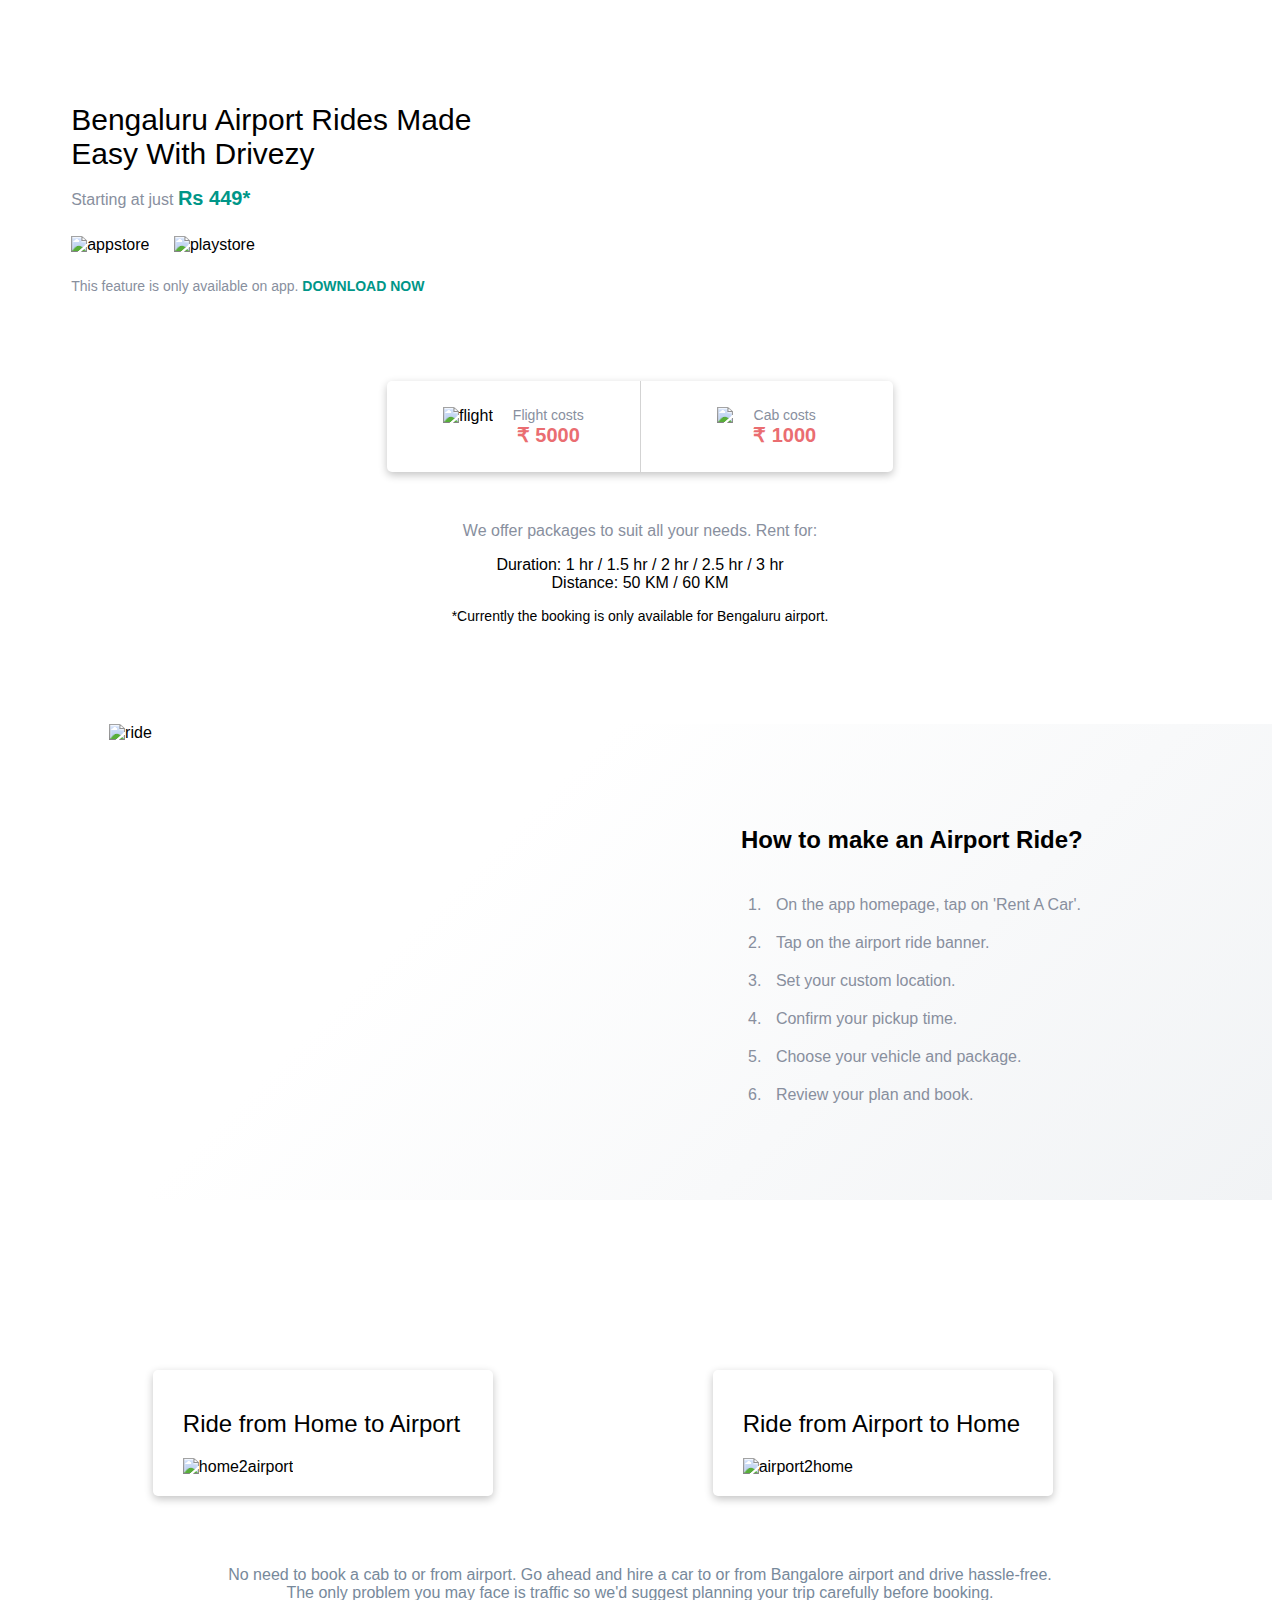
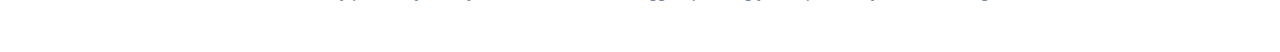
==== airport_rides/airportRide.html @ 851f9e6a "Know more pages" ====
<!DOCTYPE html>
<html lang="en">
  <head>
    <meta charset="UTF-8" />
    <meta http-equiv="X-UA-Compatible" content="IE=edge" />
    <meta name="viewport" content="width=device-width, initial-scale=1.0" />
    <title>Self Drive Car, Scooter & Bike Rentals in Bangalore | Drivezy</title>
    <link
      rel="icon"
      type="image/x-icon"
      href="https://drivezy.com/favicon.ico"
    />
    <link rel="stylesheet" href="airportRide.css" />
    <script
      src="https://kit.fontawesome.com/7a37b61242.js"
      crossorigin="anonymous"
    ></script>
  </head>
  <body>
    <div class="main_div">
      <div class="airport_head">
        <div class="con_left">
          <div class="header">
            Bengaluru Airport Rides Made
            <br />
            Easy With Drivezy
          </div>
          <p>Starting at just <span class="spcost">Rs 449*</span></p>
          <div>
            <img
              onclick="appStore()"
              src="https://drivezy.com/static/media/get%20on%20app%20store.c7f9ea6c.svg"
              alt="appstore"
            />

            <img
              onclick="playStore()"
              src="https://drivezy.com/static/media/get%20on%20google%20play.6cc30096.svg"
              alt="playstore"
            />
          </div>
          <p>
            This feature is only available on app. <span>DOWNLOAD NOW</span>
          </p>
        </div>
        <div id="con_right">
          <img
            src="https://drivezy.com/static/media/airport%201.d8077d7f.png"
            alt=""
          />
        </div>
      </div>
      <div class="container_cost">
        <div class="top">
          <div class="con_top">
            <div class="div_image">
              <img
                src="https://drivezy.com/static/media/plane.279a2ab5.svg"
                alt="flight"
              />
            </div>
            <div>
              <p>Flight costs</p>
              <p class="p_cost">₹ 5000</p>
            </div>
          </div>

          <div class="con_top">
            <div class="div_image">
              <img src="https://drivezy.com/static/media/car.89be181c.svg" />
            </div>
            <div>
              <p>Cab costs</p>
              <p class="p_cost">₹ 1000</p>
            </div>
          </div>
        </div>
        <div class="bottom">
          <p>We offer packages to suit all your needs. Rent for:</p>
          <p>
            Duration: 1 hr / 1.5 hr / 2 hr / 2.5 hr / 3 hr
            <br />
            Distance: 50 KM / 60 KM
          </p>
          <p>*Currently the booking is only available for Bengaluru airport.</p>
        </div>
      </div>
      <div class="container_ride">
        <div class="container">
          <div class="left">
            <img
              src="https://jtride-data.s3.ap-south-1.amazonaws.com/uploads/1542086190_mockupillustration-01.png"
              alt="ride"
            />
          </div>
          <div class="right">
            <div>
              <h4>How to make an Airport Ride?</h4>
              <ol>
                <li>On the app homepage, tap on 'Rent A Car'.</li>
                <li>Tap on the airport ride banner.</li>
                <li>Set your custom location.</li>
                <li>Confirm your pickup time.</li>
                <li>Choose your vehicle and package.</li>
                <li>Review your plan and book.</li>
              </ol>
            </div>
            <p></p>
          </div>
        </div>
      </div>
      <div class="container_pics">
        <div class="container">
          <div class="con_ride">
            <h2>Ride from Home to Airport</h2>
            <img
              src="https://jtride-data.s3.ap-south-1.amazonaws.com/uploads/1555482508_home2airport.png"
              alt="home2airport"
            />
          </div>
          <div class="con_ride">
            <h2>Ride from Airport to Home</h2>
            <img
              src="https://jtride-data.s3.ap-south-1.amazonaws.com/uploads/1555482548_airport2home.png"
              alt="airport2home"
            />
          </div>
        </div>
      </div>
      <div class="container_desc">
        <div class="desc">
          No need to book a cab to or from airport. Go ahead and hire a car to
          or from Bangalore airport and drive hassle-free.
          <br />
          The only problem you may face is traffic so we'd suggest planning your
          trip carefully before booking.
        </div>
      </div>
    </div>
  </body>
</html>
<script>
  function appStore() {
    window.open("https://itunes.apple.com/in/app/drivezy/id1048221336?mt=8");
  }
  function playStore() {
    window.open(
      "https://play.google.com/store/apps/details?id=in.justride&utm_source=global_co&utm_medium=prtnr&utm_content=Mar2515&utm_campaign=PartBadge&pcampaignid=MKT-Other-global-all-co-prtnr-py-PartBadge-Mar2515-1"
    );
  }
</script>
---- airport_rides/airportRide.css ----
@font-face {
    font-family: "proxima_nova_rgregular";
    src: url("https://litmus.com/fonts/Emails/proximanova-regular-webfont.eot");
    src: url("https://litmus.com/fonts/Emails/proximanova-regular-webfont.eot?#iefix")
        format("embedded-opentype"),
      url("https://litmus.com/fonts/Emails/proximanova-regular-webfont.woff")
        format("woff"),
      url("https://litmus.com/fonts/Emails/proximanova-regular-webfont.ttf")
        format("truetype"),
      url("https://litmus.com/fonts/Emails/proximanova-regular-webfont.svg#proxima_nova_rgregular")
        format("svg");
    font-weight: normal;
    font-style: normal;
  }
  @font-face {
    font-family: "proxima_nova_rgbold";
    src: url("https://litmus.com/fonts/Emails/proximanova-bold-webfont.eot");
    src: url("https://litmus.com/fonts/Emails/proximanova-bold-webfont.eot?#iefix")
        format("embedded-opentype"),
      url("https://litmus.com/fonts/Emails/proximanova-bold-webfont.woff")
        format("woff"),
      url("https://litmus.com/fonts/Emails/proximanova-bold-webfont.ttf")
        format("truetype"),
      url("https://litmus.com/fonts/Emails/proximanova-bold-webfont.svg#proxima_nova_rgbold")
        format("svg");
    font-weight: normal;
    font-style: normal;
  }
  
  @font-face {
    font-family: "adelle_rgregular";
    src: url("https://litmus.com/fonts/Emails/adelle_reg-webfont.eot");
    src: url("https://litmus.com/fonts/Emails/adelle_reg-webfont.eot?#iefix")
        format("embedded-opentype"),
      url("https://litmus.com/fonts/Emails/adelle_reg-webfont.woff")
        format("woff"),
      url("https://litmus.com/fonts/Emails/adelle_reg-webfont.ttf")
        format("truetype"),
      url("https://litmus.com/fonts/Emails/adelle_reg-webfont.svg#adelle_rgregular")
        format("svg");
    font-weight: normal;
    font-style: normal;
  }
  * {
    font-family: "proxima_nova_rgregular", Helvetica, Arial, sans-serif;
  }
  p{
    color: #888f9e;
  }
  div{
    display: block;
    
  }
  .main_div{
    margin-top: 40px;
    margin-bottom: 40px;
   
  }

  .airport_head{
    display: flex;
    justify-content: space-between;
    width: 100%;
  }
  .airport_head>div{
   
  }
  .con_left{
    padding: 5%;
   
  }
  .con_left>.header{
    font-size: 30px;
  }
  .con_left>p{
    color: #888f9e;
    font-size: 16px;
  }
  .con_left span{
    color: #009688;
    font-size: 20px;
    font-weight: bolder;
  }
  .con_left img{
    cursor: pointer;
    padding: 10px 0px;
    margin-right: 20px;
    width: 30%;
  }
  .con_left p:last-child{
    font-size: 14px;
  }
  .con_left p:last-child span:last-child{
    font-size: 14px;
    cursor: pointer;
  }
  
  .con_right{
    
  }
  .con_right>img{
    width: 100%;
    height: 100%;
  }
  .container_cost{
    text-align: center;
    width: 100%;
    
  }
  .container_cost>.top{
    width: 40%;
    display: flex;
    text-align: center;
    margin: auto;
    border-radius: 5px;
    box-shadow: rgba(0, 0, 0, 0.24) 0px 3px 8px;
    margin-top: 10px;
  }
  .con_top{
  
    padding: 5%;
    display: flex;
    width: 50%;
    justify-content: center;
  }
  .top>div:last-child{
    border-left: 1px solid rgb(211, 211, 211);
  }
  .top .div_image{  
    margin-right: 20px;
  }
  .div_image+div{
  
   margin: auto 0;
  }
  .div_image+div p{
    margin: 0;
    font-size: 14px;
  }
  .div_image+div p:last-child{
    color: #ea6d71;
    font-weight: 600;
    font-size: 20px;
    margin: 0;
  }
  .container_cost>.bottom{
    margin-top: 50px;
  }
  .container_cost>.bottom p:first-child{
    font-weight: 400;
  }
  .container_cost>.bottom p:nth-child(2){
    color: black;
    
    
  }
  .container_cost>.bottom p:nth-child(3){
    color: black;
    font-size: 14px;
    
  }
  .container_ride{
    background: rgb(255,255,255);
background: linear-gradient(135deg, rgba(255,255,255,1) 35%, rgba(241,243,245,1) 100%);
margin-top: 100px;
  }
  .container_ride>.container{
    display: flex;
    margin: 0% 8%;
    justify-content: space-between;

  }
  .container>.left{
    width: 40%;
  }
  .container>.left>img{
    width: 100%;
  }
  .container>.right>div{
    
    margin: 50px;
    padding: 20px 30px;
  }
  
  .right li{
    color: #888f9e;
    padding: 10px;
    
  }
  .right h4{
    font-size: 24px;
    color: black;
    font-weight: 600;
    margin-left: 15px;
  }
  .container_pics{
      margin-top: 100px;
      padding: 10px;
  }
  .container_pics>.container{
    display: flex;
    width: 90%;
    margin: 60px 2% 0;
    justify-content: space-around;
  }
  .container_pics>.container>.con_ride{
    width: 25%;
    padding: 20px 30px;
    box-shadow: rgba(0, 0, 0, 0.24) 0px 3px 8px;
    background-color: white;
    margin-bottom: 10px;
    border-radius: 5px;
  }
  .con_ride> img{
    width: 100%;
  }
  .con_ride>h2{
    font-weight: 500;
  }
  .container_desc{
    text-align: center;

  }
  .container_desc> div{
      margin: 50px;
      color: #77899b;
  }
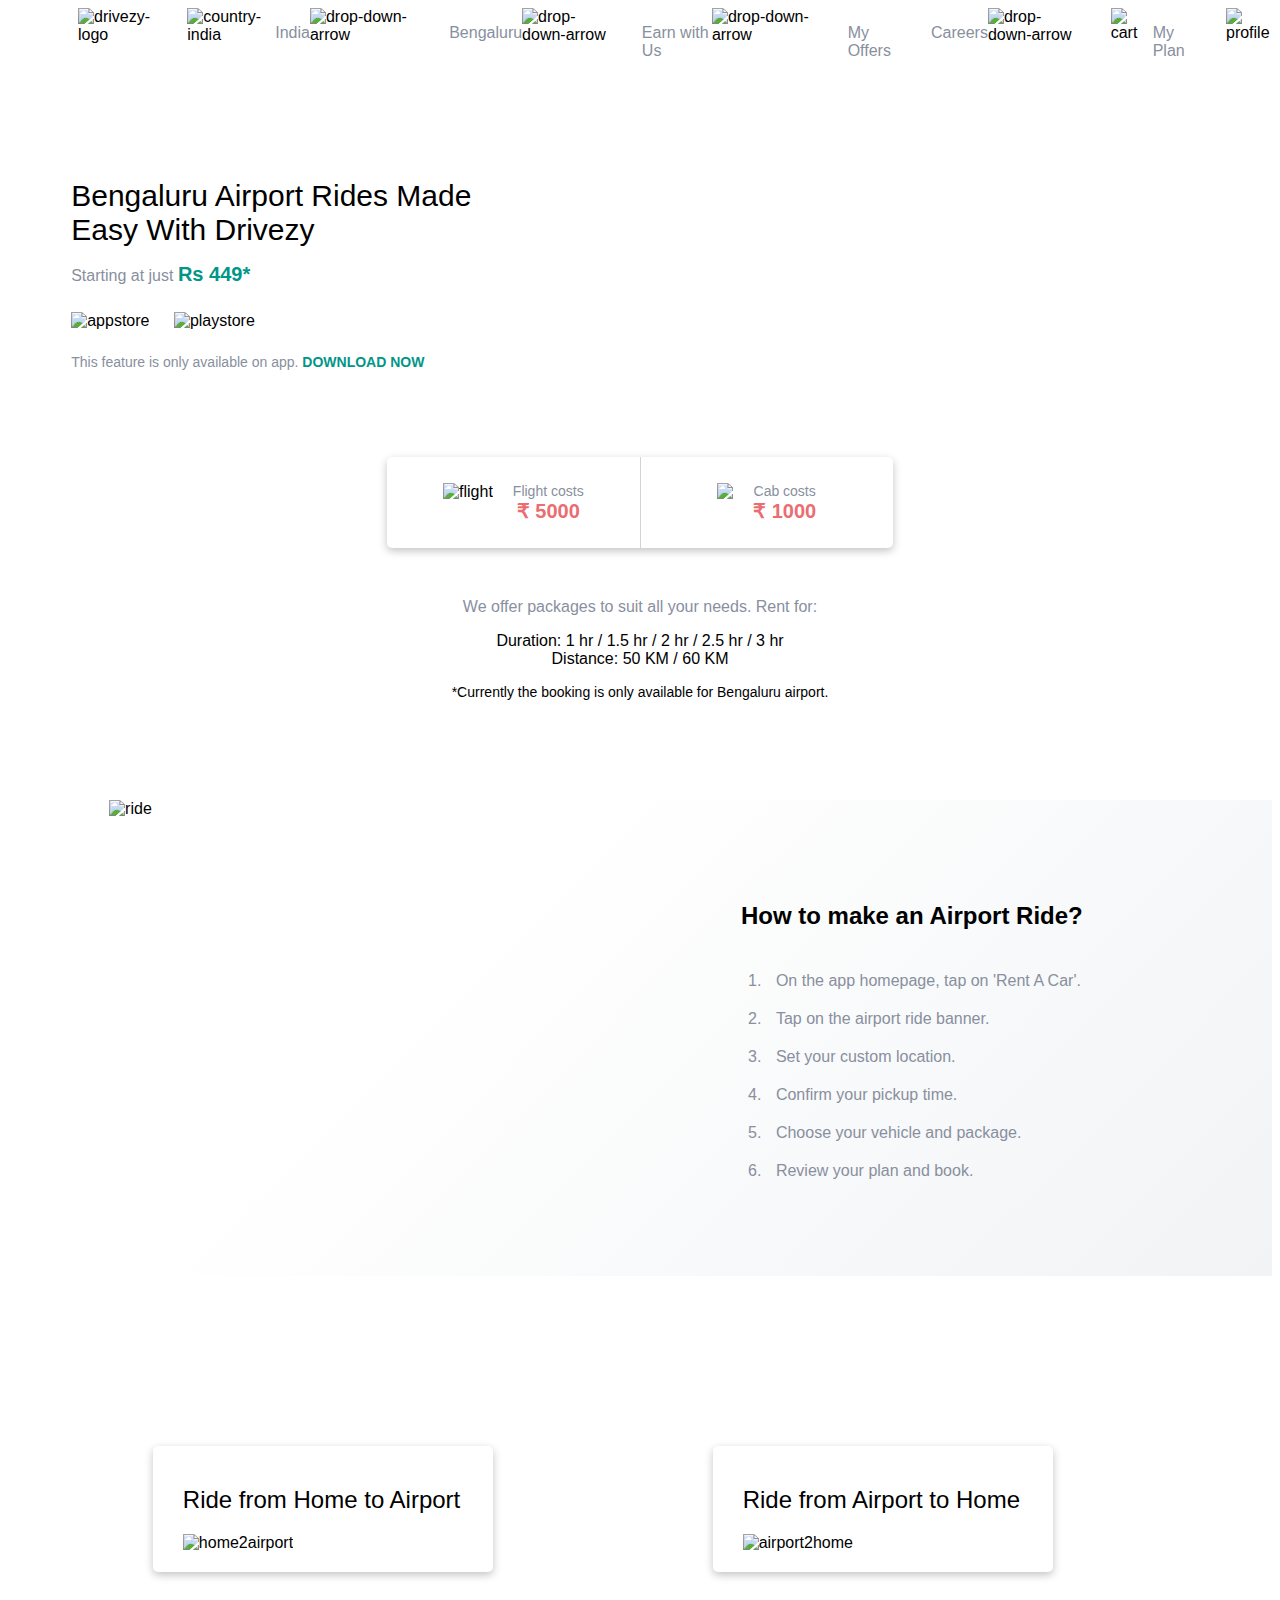
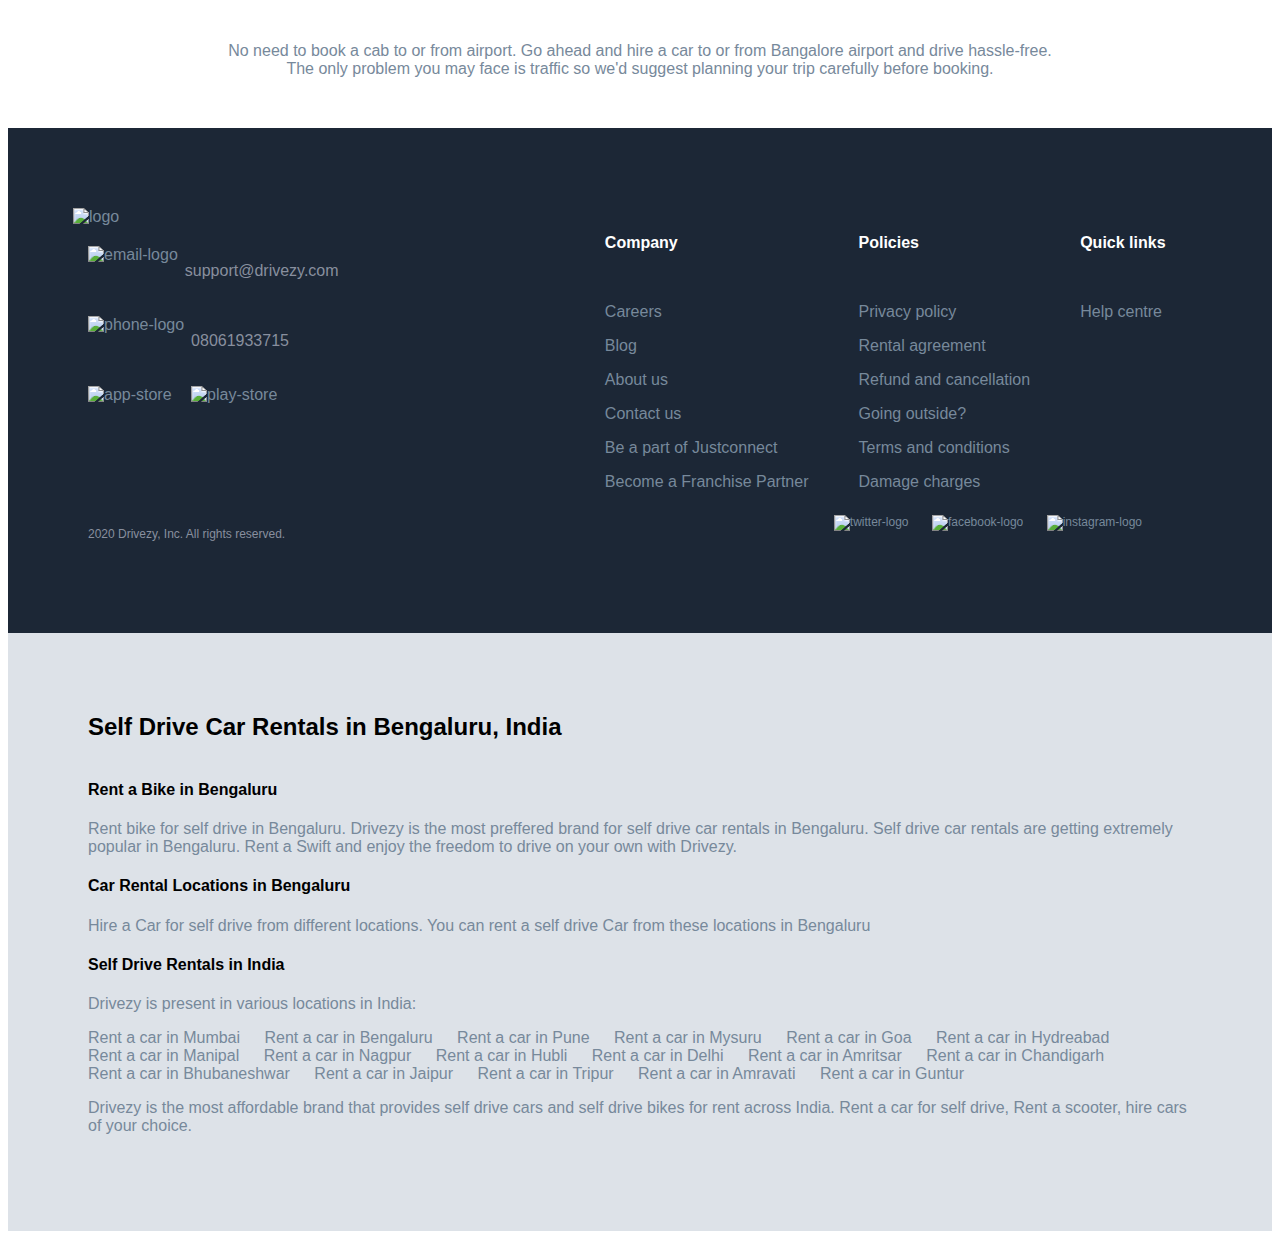
==== commit 473b8d89: "Modified airportRide Page" ====
--- a/airport_rides/airportRide.html
+++ b/airport_rides/airportRide.html
@@ -17,6 +17,66 @@
     ></script>
   </head>
   <body>
+     <!-- navbar -->
+     <div class="common header">
+      <div class="container">
+        <div class="leftbar">
+          <img
+            id="drivezy-logo"
+            src="https://jtride-data.s3.ap-south-1.amazonaws.com/uploads/1566911193_Drivezyheaderfulllogo.svg"
+            alt="drivezy-logo"
+          />
+
+          <div class="country">
+            <img
+              src="https://jtride-data.s3.ap-south-1.amazonaws.com/uploads/1566564152_indiaflag.svg"
+              alt="country-india"
+            />
+            <p>India</p>
+            <img
+              src="https://jtride-data.s3.ap-south-1.amazonaws.com/uploads/1566562781_down_arrow.svg"
+              alt="drop-down-arrow"
+            />
+          </div>
+          <div class="city">
+            <p id="cityBtn" class="btn">Bengaluru</p>
+            <img
+              src="https://jtride-data.s3.ap-south-1.amazonaws.com/uploads/1566562781_down_arrow.svg"
+              alt="drop-down-arrow"
+            />
+          </div>
+        </div>
+        <div class="rightbar">
+          <div class="earnwithus">
+            <p>Earn with Us</p>
+            <img
+              src="https://jtride-data.s3.ap-south-1.amazonaws.com/uploads/1566562781_down_arrow.svg"
+              alt="drop-down-arrow"
+            />
+          </div>
+          <p>My Offers</p>
+          <div class="careers">
+            <p>Careers</p>
+            <img
+              src="https://jtride-data.s3.ap-south-1.amazonaws.com/uploads/1566562781_down_arrow.svg"
+              alt="drop-down-arrow"
+            />
+          </div>
+          <div class="myplans">
+            <img
+              src="https://jtride-data.s3.ap-south-1.amazonaws.com/uploads/1568179217_plan.svg"
+              alt="cart"
+            />
+            <p>My Plan</p>
+          </div>
+          <img
+            id="myprofile"
+            src="https://jtride-data.s3.ap-south-1.amazonaws.com/uploads/1566206159_profile.svg"
+            alt="profile"
+          />
+        </div>
+      </div>
+    </div>
     <div class="main_div">
       <div class="airport_head">
         <div class="con_left">
@@ -135,6 +195,151 @@
           The only problem you may face is traffic so we'd suggest planning your
           trip carefully before booking.
         </div>
+      </div>
+    </div>
+     <!-- support section -->
+     <div class="support-section">
+      <div class="support-section-top">
+        <div class="leftpart">
+          <img
+            id="support-section-logo"
+            src="https://jtride-data.s3.ap-south-1.amazonaws.com/uploads/1566637510_logowhite.svg"
+            alt="logo"
+          />
+          <div class="mail">
+            <img
+              src="https://jtride-data.s3.ap-south-1.amazonaws.com/uploads/1566638651_mail.svg"
+              alt="email-logo"
+            />
+            <p>support@drivezy.com</p>
+          </div>
+          <div class="phone">
+            <img
+              src="https://jtride-data.s3.ap-south-1.amazonaws.com/uploads/1566638970_phone.svg"
+              alt="phone-logo"
+            />
+            <p>08061933715</p>
+          </div>
+          <div class="social-media">
+            <img
+              src="https://jtride-data.s3.ap-south-1.amazonaws.com/uploads/1566636252_appstore.svg"
+              alt="app-store"
+            />
+            <img
+              src="https://jtride-data.s3.ap-south-1.amazonaws.com/uploads/1566636434_playstore.svg"
+              alt="play-store"
+            />
+          </div>
+        </div>
+        <div class="rightpart">
+          <div class="company">
+            <h5>Company</h5>
+            <ul class="company-dropdown">
+              <li>Careers</li>
+              <li>Blog</li>
+              <li>About us</li>
+              <li>Contact us</li>
+              <li>Be a part of Justconnect</li>
+              <li>Become a Franchise Partner</li>
+            </ul>
+          </div>
+          <div class="policies">
+            <h5>Policies</h5>
+            <ul class="policy-dropdown">
+              <li>Privacy policy</li>
+              <li>Rental agreement</li>
+              <li>Refund and cancellation</li>
+              <li>Going outside?</li>
+              <li>Terms and conditions</li>
+              <li>Damage charges</li>
+            </ul>
+          </div>
+          <div class="quick-links">
+            <h5>Quick links</h5>
+            <ul class="quick-links-dropdown">
+              <li>Help centre</li>
+            </ul>
+          </div>
+        </div>
+      </div>
+      <div class="support-section-bottom">
+        <p>2020 Drivezy, Inc. All rights reserved.</p>
+        <div class="twitter">
+          <img
+            src="https://jtride-data.s3.ap-south-1.amazonaws.com/uploads/1566639433_twitter.svg"
+            alt="twitter-logo"
+          />
+
+          <img
+            src="https://jtride-data.s3.ap-south-1.amazonaws.com/uploads/1566639406_fb.svg"
+            alt="facebook-logo"
+          />
+
+          <img
+            src="https://jtride-data.s3.ap-south-1.amazonaws.com/uploads/1566639211_insta.svg"
+            alt="instagram-logo"
+          />
+        </div>
+      </div>
+    </div>
+
+    <!-- footer -->
+    <div class="footer">
+      <div class="headline">
+        <h2>
+          Self Drive <span class="vehicle">Car</span> Rentals in
+          <span class="place">Bengaluru</span>, India
+        </h2>
+      </div>
+      <div class="headline sub1">
+        <h4>
+          Rent a <span class="vehicle">Bike</span> in
+          <span class="place">Bengaluru</span>
+        </h4>
+        <p>
+          Rent <span>bike</span> for self drive in
+          <span class="place">Bengaluru</span>. Drivezy is the most preffered
+          brand for self drive car rentals in
+          <span class="place">Bengaluru</span>. Self drive car rentals are
+          getting extremely popular in <span class="place">Bengaluru</span>.
+          Rent a Swift and enjoy the freedom to drive on your own with Drivezy.
+        </p>
+      </div>
+      <div class="headline sub2">
+        <h4>Car Rental Locations in <span class="place">Bengaluru</span></h4>
+        <p>
+          Hire a <span class="vehicle">Car</span> for self drive from different
+          locations. You can rent a self drive Car from these locations in
+          <span class="place">Bengaluru</span>
+        </p>
+      </div>
+      <div class="headline sub3">
+        <h4>Self Drive Rentals in India</h4>
+        <p>Drivezy is present in various locations in India:</p>
+        <ul class="riding">
+          <li>Rent a car in Mumbai</li>
+          <li>Rent a car in Bengaluru</li>
+          <li>Rent a car in Pune</li>
+          <li>Rent a car in Mysuru</li>
+          <li>Rent a car in Goa</li>
+          <li>Rent a car in Hydreabad</li>
+          <li>Rent a car in Manipal</li>
+          <li>Rent a car in Nagpur</li>
+          <li>Rent a car in Hubli</li>
+          <li>Rent a car in Delhi</li>
+          <li>Rent a car in Amritsar</li>
+          <li>Rent a car in Chandigarh</li>
+          <li>Rent a car in Bhubaneshwar</li>
+          <li>Rent a car in Jaipur</li>
+          <li>Rent a car in Tripur</li>
+          <li>Rent a car in Amravati</li>
+          <li>Rent a car in Guntur</li>
+        </ul>
+        <p>
+          Drivezy is the most affordable brand that provides self drive cars and
+          self drive bikes for rent across India. Rent a car for self drive,
+          Rent a scooter, hire cars of your choice.
+        </p>
       </div>
     </div>
   </body>
--- a/airport_rides/airportRide.css
+++ b/airport_rides/airportRide.css
@@ -229,3 +229,130 @@
 
 
 
+ /* navbar */
+  
+ .container {
+  max-width: 1350px;
+  display: flex;
+  justify-content: space-between;
+}
+.leftbar, .rightbar {
+  display: flex;
+}
+.country {
+  display: flex;
+  margin-left: 30px;
+  margin-right: 30px;
+  cursor: pointer;
+}
+.country img, .myplans img {
+  margin-right: 10px;
+  
+}
+.city {
+  display: flex;
+  cursor: pointer;
+} 
+.earnwithus, .careers {
+  display: flex;
+  margin-left: 30px;
+  margin-right: 30px;
+  cursor: pointer;
+}
+.myplans {
+  display: flex;
+  cursor: pointer;
+  margin-right: 30px;
+}
+#drivezy-logo,  #myprofile {
+  cursor: pointer;
+}
+#drivezy-logo {
+  margin-left: 70px;
+}
+/* footer */
+.footer {
+  background-color: #dde2e8;
+  padding: 80px;
+  padding-top: 60px;
+}
+ul {
+  list-style: none;
+  margin-left: -50px;
+}
+.headline > h2 {
+  margin-bottom: 40px;
+}
+.footer p {
+  color: #77899b;
+}
+ul > li {
+  display: inline-block;
+  margin: 0 10px;
+  cursor: pointer;
+  color: #77899b;
+}
+.riding > li:hover {
+  color: black;
+}
+
+/* support-section */
+.support-section {
+  background-color: #1C2736;
+  padding: 80px;
+  color: #77899b;
+}
+.support-section-top {
+  display: flex;
+  justify-content: space-between;
+}
+.mail, .phone {
+  display: flex;
+  margin-bottom: 20px;
+}
+.mail img, .phone img {
+  margin-right: 7px;
+ 
+}
+#support-section-logo {
+  margin-left: -15px;
+  margin-bottom: 20px;
+}
+.social-media img:first-child {
+  margin-right: 15px;
+}
+.rightpart {
+  display: flex;
+}
+
+.company, .policies, .quick-links {
+  display: flex;
+  flex-direction: column;
+}
+.company-dropdown, .policy-dropdown, .quick-links-dropdown {
+  display: flex;
+  flex-direction: column;
+}
+
+.company > h5, .policies > h5, .quick-links > h5 {
+  font-size: 16px;
+  color: white;
+  margin-left: 20px;
+}
+.company-dropdown > li, .policy-dropdown> li, .quick-links-dropdown > li{
+  margin: 8px 30px;
+}
+.support-section-bottom {
+  display: flex;
+  justify-content: space-between;
+  font-size: 12px;
+}
+.twitter img:nth-child(2) {
+  margin: 0 20px;
+}
+.twitter img:nth-child(3) {
+  margin-right: 50px;
+}
+
+
+
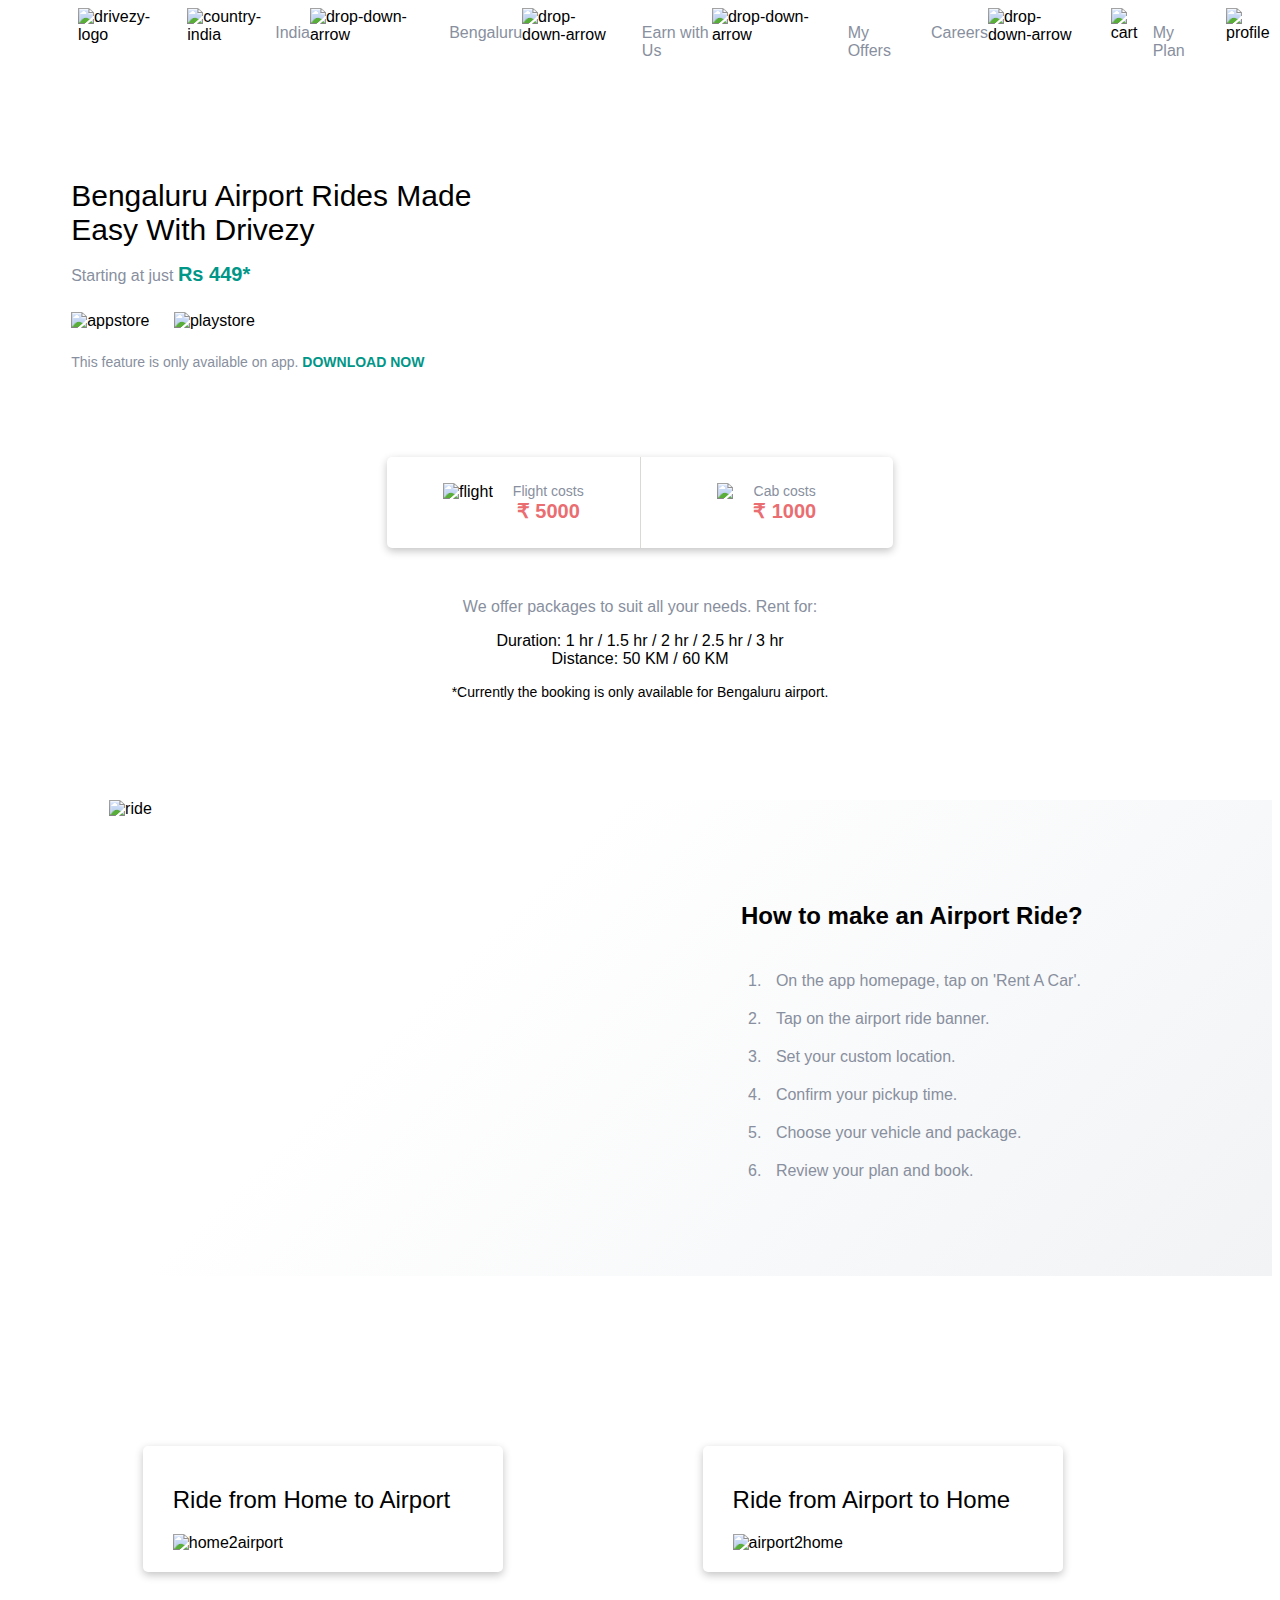
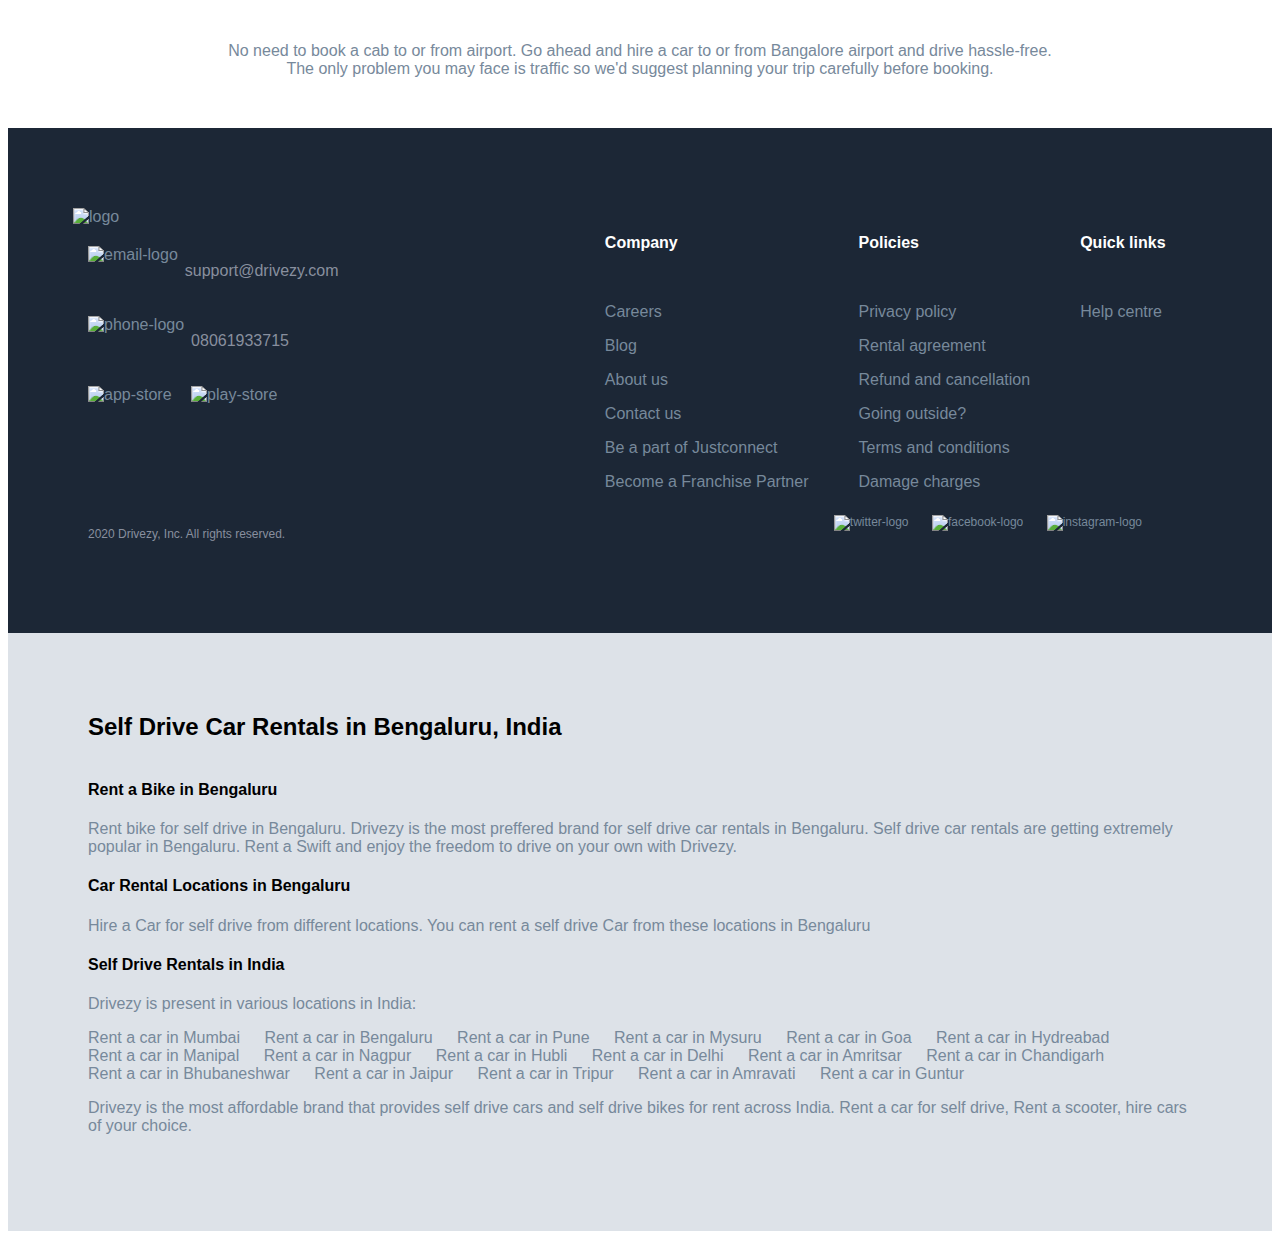
==== commit 9b085720: "Updated the responsive side" ====
--- a/airport_rides/airportRide.html
+++ b/airport_rides/airportRide.html
@@ -110,7 +110,7 @@
           />
         </div>
       </div>
-      <div class="container_cost">
+      <div class="container_cost">  
         <div class="top">
           <div class="con_top">
             <div class="div_image">
@@ -125,7 +125,7 @@
             </div>
           </div>
 
-          <div class="con_top">
+          <div class="con_top border_left">
             <div class="div_image">
               <img src="https://drivezy.com/static/media/car.89be181c.svg" />
             </div>
--- a/airport_rides/airportRide.css
+++ b/airport_rides/airportRide.css
@@ -123,10 +123,9 @@
     display: flex;
     width: 50%;
     justify-content: center;
-  }
-  .top>div:last-child{
-    border-left: 1px solid rgb(211, 211, 211);
-  }
+
+  }
+  
   .top .div_image{  
     margin-right: 20px;
   }
@@ -172,15 +171,16 @@
 
   }
   .container>.left{
-    width: 40%;
+    width: 500px;
   }
   .container>.left>img{
-    width: 100%;
+    width: 500px;
   }
   .container>.right>div{
     
     margin: 50px;
     padding: 20px 30px;
+    
   }
   
   .right li{
@@ -205,7 +205,7 @@
     justify-content: space-around;
   }
   .container_pics>.container>.con_ride{
-    width: 25%;
+    width: 300px;
     padding: 20px 30px;
     box-shadow: rgba(0, 0, 0, 0.24) 0px 3px 8px;
     background-color: white;
@@ -213,7 +213,7 @@
     border-radius: 5px;
   }
   .con_ride> img{
-    width: 100%;
+    width: 300px;
   }
   .con_ride>h2{
     font-weight: 500;
@@ -353,6 +353,58 @@
 .twitter img:nth-child(3) {
   margin-right: 50px;
 }
-
-
-
+.border_left{
+  border-left:1px solid rgb(219, 217, 215) ;
+}
+
+
+/* Media query */
+
+@media screen and (min-width: 0px) and (max-width: 800px) {
+  .container_cost>.top{
+    width: 400px;
+    display: block;
+    text-align: center;
+    margin: auto;
+    border-radius: 5px;
+    box-shadow: rgba(0, 0, 0, 0.24) 0px 3px 8px;
+    margin-top: 10px;
+  }
+  .con_top{
+  
+    padding: 5%;
+    display: flex;
+    width: 50%;
+    justify-content: center;
+    margin: auto;
+    border: none;
+    
+  }
+  .border_left{
+    border: none;
+  }
+  .container_ride>.container{
+    display: block;
+    margin: 0% 8%;
+    justify-content: space-between;
+    
+
+  }
+  .container_pics>.container{
+    display: block;
+    width: 90%;
+    margin: 60px 2% 0;
+    justify-content: space-around;
+
+  }
+  .container>.con_ride{
+    display: block;
+    margin-left: auto;
+    margin-right: auto 
+  }
+  .airport_head{
+    display: block;
+    justify-content: space-between;
+    width: 100%;
+  }
+}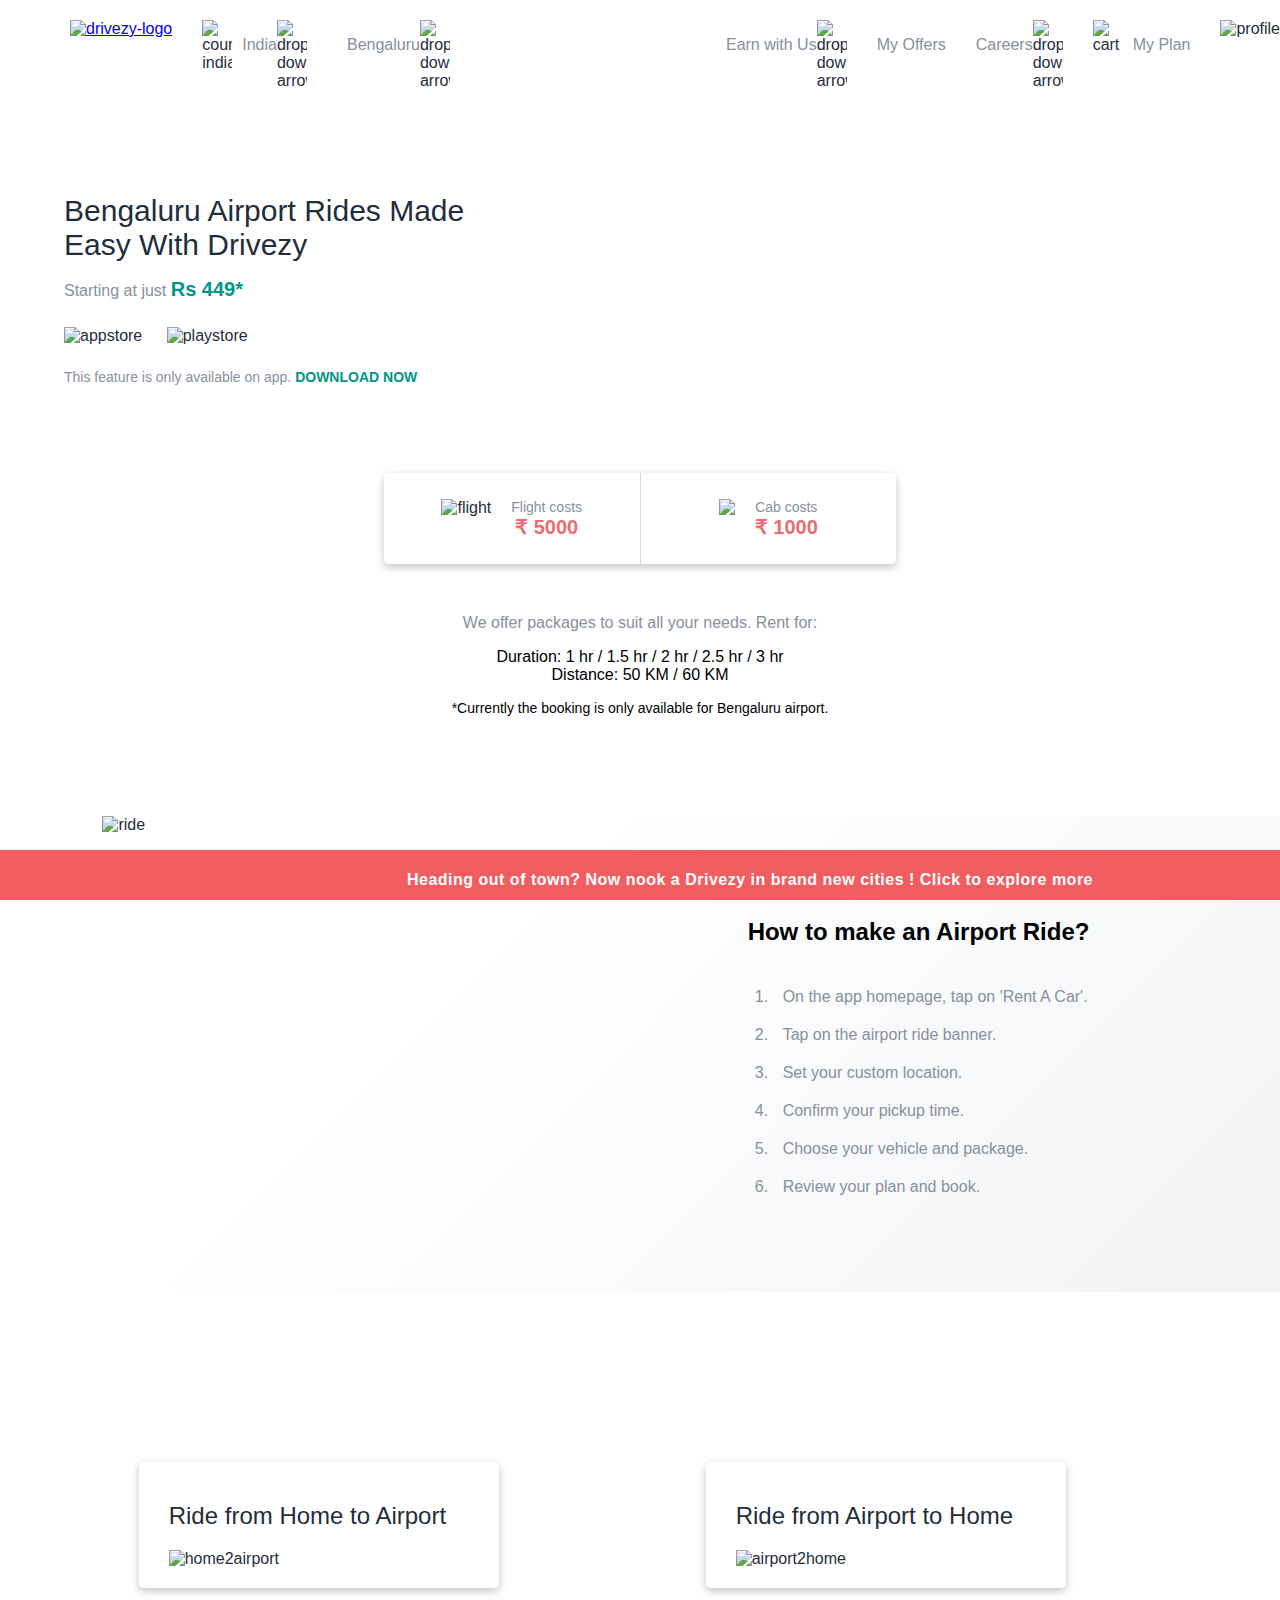
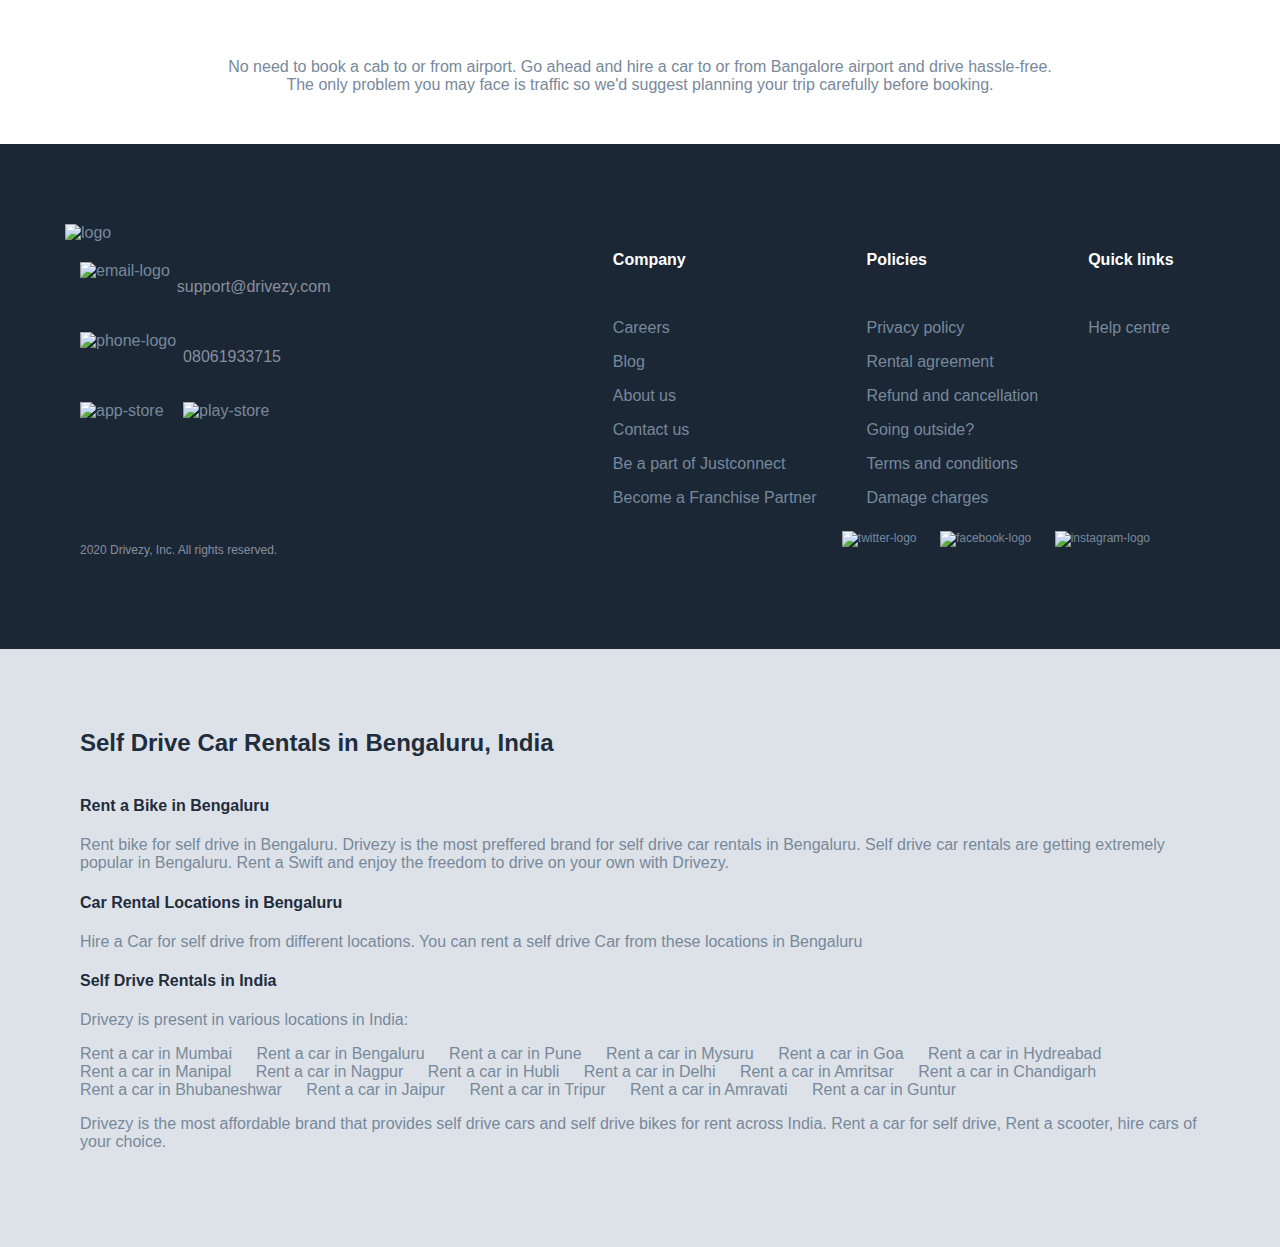
==== commit 64d02443: "Added navbar for all, added responsive to payment page" ====
--- a/airport_rides/airportRide.html
+++ b/airport_rides/airportRide.html
@@ -17,66 +17,244 @@
     ></script>
   </head>
   <body>
-     <!-- navbar -->
-     <div class="common header">
-      <div class="container">
+  <!-- navbar -->
+  <div class="common header">
+    <div class="container_nav">
         <div class="leftbar">
-          <img
-            id="drivezy-logo"
-            src="https://jtride-data.s3.ap-south-1.amazonaws.com/uploads/1566911193_Drivezyheaderfulllogo.svg"
-            alt="drivezy-logo"
-          />
-
-          <div class="country">
-            <img
-              src="https://jtride-data.s3.ap-south-1.amazonaws.com/uploads/1566564152_indiaflag.svg"
-              alt="country-india"
-            />
-            <p>India</p>
-            <img
-              src="https://jtride-data.s3.ap-south-1.amazonaws.com/uploads/1566562781_down_arrow.svg"
-              alt="drop-down-arrow"
-            />
-          </div>
-          <div class="city">
-            <p id="cityBtn" class="btn">Bengaluru</p>
-            <img
-              src="https://jtride-data.s3.ap-south-1.amazonaws.com/uploads/1566562781_down_arrow.svg"
-              alt="drop-down-arrow"
-            />
-          </div>
+            <a href="index.html">
+                <img id = "drivezy-logo"src="https://jtride-data.s3.ap-south-1.amazonaws.com/uploads/1566911193_Drivezyheaderfulllogo.svg"  alt="drivezy-logo" />
+            </a>
+            <div class="country">
+                <img src="https://jtride-data.s3.ap-south-1.amazonaws.com/uploads/1566564152_indiaflag.svg" alt="country-india"/>
+                <p>India</p>
+                <img src="https://jtride-data.s3.ap-south-1.amazonaws.com/uploads/1566562781_down_arrow.svg" alt="drop-down-arrow" />
+            </div>
+            <div class="city">
+                <p id="cityBtn" class="btn">Bengaluru</p>
+                <img src="https://jtride-data.s3.ap-south-1.amazonaws.com/uploads/1566562781_down_arrow.svg" alt="drop-down-arrow" />
+            </div>
         </div>
         <div class="rightbar">
-          <div class="earnwithus">
-            <p>Earn with Us</p>
-            <img
-              src="https://jtride-data.s3.ap-south-1.amazonaws.com/uploads/1566562781_down_arrow.svg"
-              alt="drop-down-arrow"
-            />
-          </div>
-          <p>My Offers</p>
-          <div class="careers">
-            <p>Careers</p>
-            <img
-              src="https://jtride-data.s3.ap-south-1.amazonaws.com/uploads/1566562781_down_arrow.svg"
-              alt="drop-down-arrow"
-            />
-          </div>
-          <div class="myplans">
-            <img
-              src="https://jtride-data.s3.ap-south-1.amazonaws.com/uploads/1568179217_plan.svg"
-              alt="cart"
-            />
-            <p>My Plan</p>
-          </div>
-          <img
-            id="myprofile"
-            src="https://jtride-data.s3.ap-south-1.amazonaws.com/uploads/1566206159_profile.svg"
-            alt="profile"
-          />
-        </div>
-      </div>
-    </div>
+            <div class="earnwithus">
+                <p>Earn with Us</p>
+                <img src="https://jtride-data.s3.ap-south-1.amazonaws.com/uploads/1566562781_down_arrow.svg" alt="drop-down-arrow" />
+            </div>
+            <p>My Offers</p>
+            <div class="careers">
+                <p>Careers</p>
+                <img src="https://jtride-data.s3.ap-south-1.amazonaws.com/uploads/1566562781_down_arrow.svg" alt="drop-down-arrow" />
+            </div>
+            <div class="myplans">
+                <img src="https://jtride-data.s3.ap-south-1.amazonaws.com/uploads/1568179217_plan.svg" alt="cart" />
+                <p>My Plan</p>
+            </div>
+                <img class="myprofile" id="myBtn" 
+                src="https://jtride-data.s3.ap-south-1.amazonaws.com/uploads/1566206159_profile.svg" 
+                alt="profile" />
+        </div>
+    </div>
+</div>
+      <!-- login-sign up page -->
+  <!-- The Modal -->
+  <div id="myModal" class="modal">
+    <!-- Modal content -->
+    <div class="modalcontent">
+      <div class="modalheader">
+        Login/SignUp <span class="close">&times;</span>
+      </div>
+      <div class="modalbody">
+        <div class="description">Welcome to drivezy!</div>
+        <form id="email_mobile_number" onkeydown="verifyemailnumber(), verifypasswordpattern()">
+          <div class="form-input form-width" id="form_input">
+            <label class="input-label">Email address / Phone</label
+            ><input
+              class="input-box"
+              id="email_number"
+              name="name"
+              required
+            />
+        <span id="message" style="color: red"> </span> <br /><br />
+          </div>
+          <div class="button_section" id="button_section">
+            <button id="proceed" type="submit">PROCEED</button>
+          </div>
+        </form>
+        <div class="center-text">
+          <span class="line"></span><span class="or">Or</span
+          ><span class="line"></span>
+        </div>
+        <div class="social-login">
+          <div id="gSigninBtn" class="social-button">
+            <img
+              onclick="googlelogin()"
+              alt="google-login"
+              src="https://jtride-data.s3.ap-south-1.amazonaws.com/uploads/1569575931_google-button.png"
+            />
+          </div>
+          <div class="social-button">
+            <img
+              onclick="facebooklogin()"
+              alt="fb-login"
+              src="https://jtride-data.s3.ap-south-1.amazonaws.com/uploads/1569575846_facebook-button.png"
+            />
+          </div>
+        </div>
+      </div>
+    </div>
+  </div>
+
+<!-- earn with us popover --> 
+<div class="earn-pop">
+    <button class="closeEarnPop"><i class="fa-solid fa-xmark"></i></button>
+    <div class="share-business">
+        <i class="fa-solid fa-handshake"></i>
+        <p>Share-A-Business become a franchise partner</p>
+    </div>
+    <div class="list-vehicle">
+        <i class="fa-solid fa-cable-car"></i>
+        <p>List your Vehicle</p>
+    </div>
+</div>
+
+<!-- careers popover --> 
+<div class="careers-pop">
+    <button class="closeCareerPop"><i class="fa-solid fa-xmark"></i></button>
+    <div class="jobs">
+        <i class="fa-solid fa-user-doctor"></i>
+        <p>Jobs</p>
+    </div>
+    <div class="people">
+        <i class="fa-solid fa-people-line"></i>
+        <p>People</p>
+    </div>
+    <div class="culture">
+        <i class="fa-solid fa-kaaba"></i>
+        <p>Culture</p>
+    </div>
+</div>
+
+<!-- login dropdown -->
+<div class="login-pop">
+    <button class="closeLoginPop"><i class="fa-solid fa-xmark"></i></button>
+    <div class="myprofile">
+        <i class="fa-regular fa-user"></i>
+        <p>My profile</p>
+    </div>
+    <div class="mybookings">
+        <i class="fa-solid fa-map-location-dot"></i>
+        <p>My bookings</p>
+    </div>
+    <div class="mycodrivers">
+        <i class="fa-regular fa-id-card"></i>
+        <p>My Co-Drivers</p>
+    </div>
+    <div class="mywallet">
+        <i class="fa-solid fa-wallet"></i>
+        <p>My Wallet</p>
+    </div>
+    <div class="mybank">
+        <i class="fa-solid fa-building-columns"></i>
+        <p>My Bank Details</p>
+    </div>
+    <div class="changepass">
+        <i class="fa-solid fa-unlock-keyhole"></i>
+        <p>Change Password</p>
+    </div>
+    <div class="logout" id="logout">
+        <i class="fa-solid fa-arrow-right-from-bracket"></i>
+        <p>Log Out</p>
+    </div>
+</div>
+
+<!-- city modal section -->
+<div id="citymodal" class="city-modal">
+    <div class="city-content">
+        <div class="preferred-city">
+            <h2>Choose your preferred city</h2>
+            <span class="closeBtn">&times;</span>
+        </div>
+        <div class="city-grid">
+            <div class="city-item">
+                <img src="https://jtride-data.s3.ap-south-1.amazonaws.com/uploads/1559046172_Mumbai.png" />
+                <button>Mumbai</button>
+            </div>
+            <div class="city-item">
+                <img src="https://jtride-data.s3.ap-south-1.amazonaws.com/uploads/1559045955_Bengaluru.png" />
+                <button id="bengaluruBtn">Bengaluru</button>
+            </div>
+            <div class="city-item">
+                <img src="https://jtride-data.s3.ap-south-1.amazonaws.com/uploads/1559046253_Pune.png" />
+                <button>Pune</button>
+            </div>
+            <div class="city-item">
+                <img src="https://jtride-data.s3.ap-south-1.amazonaws.com/uploads/1559046199_Mysuru.png" />
+                <button>Mysuru</button>
+            </div>
+            <div class="city-item">
+                <img src="https://jtride-data.s3.ap-south-1.amazonaws.com/uploads/1573798997_Goa-08%282%29.png" />
+                <button>Goa</button>
+            </div>
+            <div class="city-item">
+                <img src="https://jtride-data.s3.ap-south-1.amazonaws.com/uploads/1559046065_Hyderabad.png" />
+                <button>Hyderabad</button>
+            </div>
+            <div class="city-item">
+                <img src="https://jtride-data.s3.ap-south-1.amazonaws.com/uploads/1559046143_Manipal.png" />
+                <button>Manipal</button>
+            </div>
+            <div class="city-item">
+                <img src="https://jtride-data.s3.ap-south-1.amazonaws.com/uploads/1559046230_Nagpur.png" />
+                <button>Nagpur</button>
+            </div>
+            <div class="city-item">
+                <img src="https://jtride-data.s3.ap-south-1.amazonaws.com/uploads/1559046035_Hubli.png" />
+                <button>Hubli</button>
+            </div>
+            <div class="city-item">
+                <img src="https://jtride-data.s3.ap-south-1.amazonaws.com/uploads/1559045988_Delhi.png" />
+                <button>Delhi</button>
+            </div>
+            <div class="city-item">
+                <img src="https://jtride-data.s3.ap-south-1.amazonaws.com/uploads/1591282133_amritsar-icon.png" />
+                <button>Amritsar</button>
+            </div>
+            <div class="city-item">
+                <img src="https://jtride-data.s3.ap-south-1.amazonaws.com/uploads/1591282188_chandigarh-icon.png" />
+                <button>Chandigarh</button>
+            </div>
+            <div class="city-item">
+                <img src="https://jtride-data.s3.ap-south-1.amazonaws.com/uploads/1593417424_bhubaneshwar.png" />
+                <button>Bhubaneshwar</button>
+            </div>
+            <div class="city-item">
+                <img src="https://jtride-data.s3.ap-south-1.amazonaws.com/uploads/1596116007_jaipur.png" />
+                <button>Jaipur</button>
+            </div>
+            <div class="city-item">
+                <img src="https://jtride-data.s3.ap-south-1.amazonaws.com/uploads/1592656739_coimbatore-icon.png" />
+                <button>Tirupur</button>
+            </div>
+            <div class="city-item">
+                <img src="https://jtride-data.s3.ap-south-1.amazonaws.com/uploads/1559046253_Pune.png" />
+                <button>Amravati</button>
+            </div>
+            <div class="city-item">
+                <img src="https://jtride-data.s3.ap-south-1.amazonaws.com/uploads/1593417447_vizag.png" />
+                <button>Guntur</button>
+            </div>
+        </div>
+    </div>
+</div>
+
+<!-- fixed bar section -->
+<div class="fixed">
+    <h4>Heading out of town? Now nook a Drivezy in brand new cities ! 
+    <span id="cityBtn">
+    Click</span> to explore more
+    <i class="fa-solid fa-xmark cancelBtn"></i>
+    </h4>
+
+</div>
     <div class="main_div">
       <div class="airport_head">
         <div class="con_left">
@@ -345,6 +523,420 @@
   </body>
 </html>
 <script>
+
+
+
+let loginFlag = localStorage.getItem("loginFlag") || 0;
+     var cancelBtn = document.getElementsByClassName("cancelBtn")[0];
+    var fixed = document.getElementsByClassName("fixed")[0];
+    cancelBtn.addEventListener("click", fixedVan);
+    function fixedVan() {
+        fixed.style.display = "none";
+    }
+
+    var cityModal = document.getElementById("citymodal");
+
+    var modalBtn = document.getElementById("cityBtn");
+
+    var closeBtn = document.getElementsByClassName("closeBtn")[0];
+
+    modalBtn.addEventListener("click", openmodal);
+    closeBtn.addEventListener("click", closemodal);
+
+    function openmodal() {
+        cityModal.style.display = "block";
+    }
+
+    function closemodal() {
+        cityModal.style.display = "none";
+    }
+    var opendialog1 = document.getElementsByClassName("earnwithus")[0];
+    var earndialog = document.getElementsByClassName("earn-pop")[0];
+    var closeEarnPop = document.getElementsByClassName("closeEarnPop")[0];
+    
+    opendialog1.addEventListener("click", open);
+    closeEarnPop.addEventListener("click", closeEarn);
+    function open() {
+        earndialog.style.display = "block";
+        careerpop.style.display = "none";
+    }
+
+    function closeEarn() {
+        earndialog.style.display = "none";
+    }
+
+    var careerdialog = document.getElementsByClassName("careers")[0];
+    var careerpop = document.getElementsByClassName("careers-pop")[0];
+    var closeCareerPop = document.getElementsByClassName("closeCareerPop")[0];
+
+    careerdialog.addEventListener("click", openDialog);
+    closeCareerPop.addEventListener("click", closeCareer);
+
+    function openDialog() {
+        careerpop.style.display = "block";
+        earndialog.style.display = "none";
+    }
+    
+    function closeCareer() {
+        careerpop.style.display = "none";
+    }
+
+    var login = document.getElementsByClassName("myprofile")[0];
+    var loginPop = document.getElementsByClassName("login-pop")[0];
+    var closeLoginPop = document.getElementsByClassName("closeLoginPop")[0];
+
+    //login.addEventListener("click", openLogin);
+    closeLoginPop.addEventListener("click", closeLogin);
+    function openLogin() {
+        loginPop.style.display = "block";
+        careerpop.style.display = "none";
+        earndialog.style.display = "none";
+    }
+    function closeLogin() {
+        loginPop.style.display = "none";
+    }
+   
+    var logout = document.getElementById("logout");
+    logout.addEventListener("click", logoutLogin);
+    function logoutLogin() {
+        loginFlag = 0;
+        localStorage.setItem("loginFlag", 0);
+        window.location.reload();
+    }
+    function validate() {
+        var input = document.getElementById("input-bar").value;
+        if(input == "") {
+            alert("Please select an option!");
+            //return false;
+        } else {
+            window.location.href = "product-page/products-page.html";
+        }
+        //return true;
+    }
+    // login signup page
+    var numberofattempts=JSON.parse(localStorage.getItem("numberofattempts")) || 0;
+      localStorage.setItem("numberofattempts", 0);
+      // Get the modal
+      var modal = document.getElementById("myModal");
+
+      // Get the button that opens the modal
+      var btn = document.getElementById("myBtn");
+
+      // Get the <span> element that closes the modal
+      var span = document.getElementsByClassName("close")[0];
+
+      // When the user clicks the button, open the modal
+      btn.addEventListener("click", function () {
+        //console.log(loginFlag);
+        if(loginFlag == 1) {
+            //console.log(loginFlag);
+            modal.style.display = "none";
+            
+            // loginPop.style.display = "block";
+            openLogin();
+        } else {
+            modal.style.display = "block";
+            earndialog.style.display = "none";
+            careerpop.style.display = "none";
+        }
+      });
+      // btn.onclick = function () {
+      //   modal.style.display = "block";
+      // };
+
+      // When the user clicks on <span> (x), close the modal
+      span.onclick = function () {
+        modal.style.display = "none";
+      };
+
+      // When the user clicks anywhere outside of the modal, close it
+      // window.onclick = function (event) {
+      //   if (event.target == modal) {
+      //     modal.style.display = "none";
+      //   }
+      // };
+      console.log("Number of attempts before enter code: "+JSON.parse(localStorage.getItem("numberofattempts")));
+
+      //Add event listener
+      var emarr = JSON.parse(localStorage.getItem("emarr")) || [];
+      document
+        .querySelector("#email_mobile_number")
+        .addEventListener("submit", getlogindata);
+        var flag_enteredonetime=false;
+      function getlogindata(e) {
+        e.preventDefault();
+        var email_mobile_number = document.getElementById("email_number").value;
+        console.log("email number entered: "+email_mobile_number);
+        console.log("email number entered present in AD: "+emarr.includes(email_mobile_number));
+        if (!emarr.includes(email_mobile_number)) {
+          emarr.push(email_mobile_number);
+          localStorage.setItem("emarr", JSON.stringify(emarr));
+          var div_name = document.createElement("div");
+          div_name.setAttribute("class", "form-input form-width");
+          div_name.setAttribute("id", "inputname");
+
+          var label_name = document.createElement("label");
+          label_name.setAttribute("class", "input-label");
+          label_name.innerText = "Enter name";
+
+          var input_name = document.createElement("input");
+          input_name.setAttribute("class", "input-box");
+          input_name.setAttribute("id", "userinputname");
+          input_name.setAttribute("required","");
+
+          var label_pass = document.createElement("label");
+          label_pass.setAttribute("class", "input-label");
+          label_pass.innerText = "Enter Password";
+
+          var input_pass = document.createElement("input");
+          input_pass.setAttribute("class", "input-box");
+          input_pass.setAttribute("id", "setpassword");
+          input_pass.setAttribute("required","");
+
+          var passwinstspan=document.createElement("span");
+        passwinstspan.setAttribute("id","passintructions");
+        passwinstspan.style.color="red";
+
+          var checkbox_div = document.createElement("div");
+          checkbox_div.setAttribute("class", "checkbox-section");
+
+          var label_checkbox = document.createElement("label");
+          label_checkbox.setAttribute("class", "checkbox-container");
+          var checkbox_input = document.createElement("input");
+          checkbox_input.setAttribute("type", "checkbox");
+          checkbox_input.setAttribute("id", "checkboxid");
+          var checkboxspan = document.createElement("span");
+          checkboxspan.setAttribute("class", "marked");
+          checkboxspan.setAttribute("onClick", "referalcodefield()");
+
+          var textspan = document.createElement("span");
+          textspan.innerText = "I have a referral code";
+          label_checkbox.append(checkbox_input, checkboxspan, textspan);
+          checkbox_div.append(label_checkbox);
+
+          var div_floatinglabel = document.createElement("div");
+          div_floatinglabel.setAttribute("class", "floating-label form-width");
+          div_floatinglabel.setAttribute("id", "referaldiv");
+
+          var input_floating = document.createElement("input");
+          input_floating.setAttribute("class", "input-box");
+          input_floating.setAttribute("id", "floatinginput");
+          input_floating.setAttribute("autocomplete","off");
+          input_floating.setAttribute("type","text");
+          input_floating.setAttribute("placeholder","Referral Code")
+
+          div_floatinglabel.style.display="none";
+          checkbox_input.addEventListener("click", function handleClick(){
+            if(checkbox_input.checked){
+              div_floatinglabel.style.display="block";
+            }
+            else{
+              div_floatinglabel.style.display="none";
+            }
+          });
+
+          var floatingspan = document.createElement("span");
+          floatingspan.setAttribute("class", "highlight");
+
+          var floatinglabel = document.createElement("label");
+          floatinglabel.setAttribute("class", "input-label");
+          floatinglabel.innerText = "";
+
+          div_floatinglabel.append(input_floating,floatingspan, floatinglabel);
+
+          div_name.append(
+            label_name,
+            input_name,
+            label_pass,
+            input_pass,
+            passwinstspan,
+            checkbox_div,
+            div_floatinglabel
+          );
+          document.querySelector("#form_input").append(div_name);
+          document
+            .querySelector("#email_mobile_number")
+            .addEventListener("submit", savelogindata);
+        } else {
+          console.log("email number entered present in AD: "+emarr.includes(email_mobile_number) +" Now creating password box as attempts are "+JSON.parse(localStorage.getItem("numberofattempts")));
+          if(JSON.parse(localStorage.getItem("numberofattempts"))==0){
+            console.log("Now creating password box as attempts are 0");
+            numberofattempts=JSON.parse(localStorage.getItem("numberofattempts"));
+            
+          localStorage.setItem("numberofattempts", JSON.stringify(1));
+          var div_pass = document.createElement("div");
+          div_pass.setAttribute("class", "form-input form-width");
+          div_pass.setAttribute("id", "inputpass");
+
+          var label_pass = document.createElement("label");
+          label_pass.setAttribute("class", "input-label");
+          label_pass.innerText = "Enter password";
+
+          var input_pass = document.createElement("input");
+          input_pass.setAttribute("class", "input-box");
+          input_pass.setAttribute("id", "passwordfilled");
+          input_pass.setAttribute("required","");
+
+          div_pass.append(label_pass, input_pass);
+          document.querySelector("#form_input").append(div_pass);
+          document
+            .querySelector("#email_mobile_number")
+            .addEventListener("submit", verifypass)}
+          
+        }
+
+        // localStorage.setItem("emarr", JSON.stringify(emarr));
+        console.log(emarr);
+
+      }
+
+      function savelogindata(el2) {
+        var logindata = JSON.parse(localStorage.getItem("logindata")) || [];
+        el2.preventDefault();
+        console.log(document.getElementById("userinputname").value);
+        var obj = {
+          email_mobile_number: document.getElementById("email_number").value,
+          name: document.getElementById("userinputname").value,
+
+          passwordset: document.getElementById("setpassword").value,
+        };
+        logindata.push(obj);
+        localStorage.setItem("logindata", JSON.stringify(logindata));
+        numberofattempts = 0;
+        console.log(logindata);
+        document.getElementById("form_input").innerText = "";
+        alert("Sign in Successful, Welcome to website");
+        window.location.reload();
+        document.getElementsByClassName("close")[0].click();
+        console.log(logindata);
+        getlogindata();
+      }
+
+      function getpassword(el) {
+        el.preventDefault();
+
+        console.log("added event listener to get password");
+      }
+    //   let loginFlag = localStorage.getItem("loginFlag") || 0;
+      function verifypass(el1) {
+        var logindata = JSON.parse(localStorage.getItem("logindata")) || [];
+        el1.preventDefault();
+        var pass = document.getElementById("passwordfilled").value;
+        var email_number=document.getElementById("email_number").value;
+        var flag = false;
+        for (var i = 0; i < logindata.length; i++) {
+          var elem = logindata[i];
+          if (elem.passwordset === pass &&  email_number===elem.email_mobile_number) {
+            console.log("user found");
+            flag = true;
+            var numberofattempts=0;
+            localStorage.setItem("numberofattempts",JSON.stringify(0));
+            alert("Login successful");
+            document.getElementsByClassName("close")[0].click();
+            localStorage.setItem("loginFlag", 1);
+            loginFlag = 1;
+            modal.style.display = "none";
+            location.reload();
+            break;
+          }
+        }
+        if (flag === false) {
+          flag_enteredonetime=true;
+          document.getElementById("inputpass").value="";
+          alert("Please enter correct password");
+        }
+        
+        document.getElementById("inputpass").value="";
+
+      }
+
+      //Google login once clicking on google
+      function googlelogin() {
+        window.location.href = 
+          "https://accounts.google.com/v3/signin/identifier?dsh=S168818674%3A1665509543051224&continue=https%3A%2F%2Faccounts.google.com%2F&followup=https%3A%2F%2Faccounts.google.com%2F&passive=1209600&flowName=GlifWebSignIn&flowEntry=ServiceLogin&ifkv=AQDHYWrKlcSBI-487kngVP56jKrjRW-BDhy6ow5bh8_cz5daqOmQ5LoWb2DSF-3JGcw6mKHNVo2r",
+          "_blank"
+        ;
+      }
+      function facebooklogin() {
+        window.location.href = 
+          "https://www.facebook.com/login/?privacy_mutation_token=eyJ0eXBlIjowLCJjcmVhdGlvbl90aW1lIjoxNjY1NTA5NTkzLCJjYWxsc2l0ZV9pZCI6MjY5NTQ4NDUzMDcyMDk1MX0%3D",
+          "_blank"
+        ;
+      }
+
+      function referalcodefield() {
+        //   <div class="floating-label form-width">
+        //     <input
+        //       class="floating-input"
+        //       type="text"
+        //       placeholder=" "
+        //       autocomplete="off"
+        //       value=""
+        //     />
+        //     <span class="highlight"></span>
+        //     <label>Referral Code</label>
+        //   </div>;
+        console.log("Ready to show referal code field");
+      }
+
+      //Modifications 14 oct 2022
+
+                 function verifyemailnumber() {
+              var email_number=document.getElementById("email_number").value;
+              console.log("enum verifier "+email_number+" "+email_number[0]);
+              if("1234567890".includes(email_number[0]) && "1234567890".includes(email_number[email_number.length-1])){
+                if(email_number.length!=10) {
+                  document.getElementById("message").innerHTML = "**Phone number length must be 10 digits";
+                  return false;
+              }
+              else{
+                document.getElementById("message").innerHTML = "";
+              }
+              
+              }
+              else{
+              //check empty password field
+                  if(email_number == "") {
+                    document.getElementById("message").innerHTML = "**Fill the phone number/Email address please!";
+                    return false;
+                  }
+
+                  if(!validateEmail(email_number)){
+                    document.getElementById("message").innerHTML = "**Fill valid Email address please!";
+                  }
+                  else{
+                    document.getElementById("message").innerHTML = "";
+                  }
+
+            }
+      }
+
+           function validateEmail(email) {
+             var re = /\S+@\S+\.\S+/;
+             return re.test(email);
+            }
+
+          function verifypasswordpattern(){
+            var setpassword=document.getElementById("setpassword").value;
+            if(setpassword.length<8) {
+                  document.getElementById("passintructions").innerHTML = "**Your password should contains atleast 8 characters";
+                  return false;
+              }
+              else{
+                document.getElementById("passintructions").innerHTML = "";
+              }
+          }  
+
+        //   14/10/22 adding quickbook flag
+        localStorage.setItem("quickBookFlag", 1);
+
+
+
+
+
+
+
+        
   function appStore() {
     window.open("https://itunes.apple.com/in/app/drivezy/id1048221336?mt=8");
   }
--- a/airport_rides/airportRide.css
+++ b/airport_rides/airportRide.css
@@ -229,137 +229,13 @@
 
 
 
- /* navbar */
-  
- .container {
-  max-width: 1350px;
-  display: flex;
-  justify-content: space-between;
+
+
+/* Media query */
+
+.border_left{
+  border-left: 1px solid rgb(217, 216, 216);
 }
-.leftbar, .rightbar {
-  display: flex;
-}
-.country {
-  display: flex;
-  margin-left: 30px;
-  margin-right: 30px;
-  cursor: pointer;
-}
-.country img, .myplans img {
-  margin-right: 10px;
-  
-}
-.city {
-  display: flex;
-  cursor: pointer;
-} 
-.earnwithus, .careers {
-  display: flex;
-  margin-left: 30px;
-  margin-right: 30px;
-  cursor: pointer;
-}
-.myplans {
-  display: flex;
-  cursor: pointer;
-  margin-right: 30px;
-}
-#drivezy-logo,  #myprofile {
-  cursor: pointer;
-}
-#drivezy-logo {
-  margin-left: 70px;
-}
-/* footer */
-.footer {
-  background-color: #dde2e8;
-  padding: 80px;
-  padding-top: 60px;
-}
-ul {
-  list-style: none;
-  margin-left: -50px;
-}
-.headline > h2 {
-  margin-bottom: 40px;
-}
-.footer p {
-  color: #77899b;
-}
-ul > li {
-  display: inline-block;
-  margin: 0 10px;
-  cursor: pointer;
-  color: #77899b;
-}
-.riding > li:hover {
-  color: black;
-}
-
-/* support-section */
-.support-section {
-  background-color: #1C2736;
-  padding: 80px;
-  color: #77899b;
-}
-.support-section-top {
-  display: flex;
-  justify-content: space-between;
-}
-.mail, .phone {
-  display: flex;
-  margin-bottom: 20px;
-}
-.mail img, .phone img {
-  margin-right: 7px;
- 
-}
-#support-section-logo {
-  margin-left: -15px;
-  margin-bottom: 20px;
-}
-.social-media img:first-child {
-  margin-right: 15px;
-}
-.rightpart {
-  display: flex;
-}
-
-.company, .policies, .quick-links {
-  display: flex;
-  flex-direction: column;
-}
-.company-dropdown, .policy-dropdown, .quick-links-dropdown {
-  display: flex;
-  flex-direction: column;
-}
-
-.company > h5, .policies > h5, .quick-links > h5 {
-  font-size: 16px;
-  color: white;
-  margin-left: 20px;
-}
-.company-dropdown > li, .policy-dropdown> li, .quick-links-dropdown > li{
-  margin: 8px 30px;
-}
-.support-section-bottom {
-  display: flex;
-  justify-content: space-between;
-  font-size: 12px;
-}
-.twitter img:nth-child(2) {
-  margin: 0 20px;
-}
-.twitter img:nth-child(3) {
-  margin-right: 50px;
-}
-.border_left{
-  border-left:1px solid rgb(219, 217, 215) ;
-}
-
-
-/* Media query */
-
 @media screen and (min-width: 0px) and (max-width: 800px) {
   .container_cost>.top{
     width: 400px;
@@ -378,10 +254,12 @@
     justify-content: center;
     margin: auto;
     border: none;
+   
     
   }
   .border_left{
     border: none;
+    border-top: 1px solid rgb(217, 216, 216);
   }
   .container_ride>.container{
     display: block;
@@ -407,4 +285,576 @@
     justify-content: space-between;
     width: 100%;
   }
-}+
+    /* navbar */
+
+    .container_nav {
+      flex-direction: column;
+      align-items: center;
+  }
+  /* login sign up page */
+  .social-login {
+    align-items: center;
+    flex-direction: column;
+}
+  /* earn with us pop */
+  .earn-pop {
+    margin-left: 10px;
+}
+
+/* careers pop */
+.careers-pop {
+    margin-left: 420px;
+}
+
+/* login pop */ 
+.login-pop {
+    margin-left: 580px
+}
+.heading {
+  flex-direction: column;
+  align-items: center;
+}
+}
+
+
+
+
+  /* navbar */
+  body {
+    max-width: 1600px;
+    margin: auto;
+    margin-top: 10px;
+    color: #1f2d3d;
+    font-family: 'proxima_nova_rgregular', Helvetica, Arial, sans-serif;
+  }
+  .container_nav {
+    max-width: 1400px;
+    display: flex;
+    justify-content: space-between;
+    margin-top: 20px;
+  }
+  .leftbar, .rightbar {
+    display: flex;
+  }
+  .country {
+    display: flex;
+    margin-left: 30px;
+    margin-right: 30px;
+    cursor: pointer;
+  }
+  .country img, .myplans img {
+    margin-right: 10px;
+    width: 30px;
+  }
+  .careers img, .earnwithus img, .city img{
+    width: 30px;
+  }
+  .city {
+    display: flex;
+    cursor: pointer;
+  } 
+  .earnwithus, .careers {
+    display: flex;
+    margin-left: 30px;
+    margin-right: 30px;
+    cursor: pointer;
+  }
+  .myplans {
+    display: flex;
+    cursor: pointer;
+    margin-right: 30px;
+  }
+  #drivezy-logo,  #myprofile {
+    cursor: pointer;
+  }
+  #drivezy-logo {
+    margin-left: 70px;
+  }
+  
+  
+   /* login pop */
+   .login-pop {
+    width: 209px;
+    height: 360px;
+    box-shadow: rgba(0, 0, 0, 0.35) 0px 5px 15px;
+    display: flex;
+    flex-direction: column;
+    padding: 10px;
+    position: absolute;
+    margin-left: 1250px;
+    display: none;
+    padding-bottom: 25px;
+    background-color: white;
+  }
+  .myprofile, .mywallet, .mybookings,
+  .mycodrivers, .mybank, .changepass, .logout {
+    display: flex;
+    cursor: pointer;
+  }
+  .myprofile:hover, .mywallet:hover, .mybookings:hover,
+  .mycodrivers:hover, .mybank:hover,
+  .changepass:hover, .logout:hover {
+    background-color: rgba(221,226,232,.5);
+  }
+  .closeLoginPop {
+    margin-left: 180px;
+    cursor: pointer;
+  }
+  .myprofile i, .mywallet i, .mybookings i,
+  .mycodrivers i, .mybank i, .changepass i, .logout i {
+    margin-top: 18px;
+    margin-right: 25px;
+    padding-left: 15px;
+  }
+   /* careers pop */ 
+   .careers-pop {
+    width: 148px;
+    height: 155px;
+    box-shadow: rgba(0, 0, 0, 0.35) 0px 5px 15px;
+    display: flex;
+    flex-direction: column;
+    padding: 10px;
+    position: absolute;
+    margin-left: 1050px;
+    margin-top: -10px;
+    display: none;
+    padding-bottom: 25px;
+    background-color: white;
+  }
+  .jobs, .people, .culture {
+    display: flex;
+    cursor: pointer;
+  }
+  .jobs:hover, .people:hover, .culture:hover {
+    background-color: rgba(221,226,232,.5);
+  }
+  .jobs i, .people i, .culture i {
+    margin-top: 20px;
+    margin-right: 25px;
+    padding-left: 15px;
+  }
+  .closeCareerPop {
+    margin-left: 120px;
+    cursor: pointer;
+  }
+  /* fixed bar section */ 
+  .fixed {
+    width: 1500px;
+    height: 50px;
+    position: fixed;
+    bottom: 0;
+    left: 0;
+    background-color: #f15d61;
+    color: white;
+    display: block;
+  }
+  .fixed h4 {
+    text-align: center;
+    font-size: 16px;
+    letter-spacing: 0.5px;
+  }
+  .cancelBtn {
+    color: #fff;
+    cursor: pointer;
+    font-weight: bolder;
+  }
+  /* earn pop */ 
+  .earn-pop {
+    width: 392px;
+    height: 108;
+    box-shadow: rgba(0, 0, 0, 0.35) 0px 5px 15px;
+    display: flex;
+    flex-direction: column;
+    padding: 10px;
+    position: absolute;
+    margin-left: 700px;
+    margin-top: -10px;
+    display: none;
+    background-color: white;
+  }
+  .share-business, .list-vehicle {
+    display: flex;
+    cursor: pointer;
+  }
+  .share-business:hover, .list-vehicle:hover {
+    background-color: rgba(221,226,232,.5);
+  }
+  .share-business i, .list-vehicle i {
+    margin-top: 18px;
+    margin-right: 25px;
+    padding-left: 15px;
+  }
+  .closeEarnPop {
+    margin-left: 359px;
+    cursor: pointer;
+  }
+  
+  
+  /* city modal section */
+  .city-modal {
+    display: none;
+    position: fixed;
+    z-index: 1;
+    left: 0;
+    top: 0;
+    height: 100%;
+    width: 100%;
+    overflow: auto;
+    background-color: rgba(0,0,0,0.5);
+  }
+  .city-content {
+    background-color: white;
+    margin: 5% auto;
+    padding: 20px;
+    width: 70%;
+    border-radius: 20px;
+  }
+  .closeBtn {
+    color:#1f2d3d;
+    float: right;
+    font-size: 30px;
+    margin-top: -70px;
+  }
+  .closeBtn:hover, .closeBtn:focus {
+    color: #000;
+    text-decoration: none;
+    cursor: pointer;
+  }
+  .city-grid {
+    display: grid;
+    grid-template-columns: repeat(6, 1fr);
+    margin-left: 20px;
+  }
+  .city-grid img {
+    width: 97px;
+    height: 97px;
+  }
+  .city-grid p {
+    margin-left: 20px;
+  }
+  
+  #bengaluruBtn {
+    color: #fff;
+    display: block;
+    background-color: #41b6ac;
+    border: 1px solid #41b6ac;
+    padding: 12px 15px;
+    border-radius: 5px;
+    margin-left: -5px;
+  }
+  .city-item button {
+    display: block;
+    margin-left: 10px;
+    margin-top: 10px;
+    padding: 10px 15px;
+    margin-bottom: 10px;
+    border: none;
+    background-color: white;
+    font-size: 16px;
+    cursor: pointer;
+  }
+  /* #text-shadow {
+    position: relative;
+    top: 34px;
+    right: 22px;
+    opacity: .24;
+    color: #dde2e8;
+    font-size: 100px;
+    font-weight: 700;
+    line-height: 40px;
+  } */
+  /* login signup page */
+  .modal {
+    display: none; /* Hidden by default */
+    position: fixed; /* Stay in place */
+    z-index: 1; /* Sit on top */
+    padding-top: 100px; /* Location of the box */
+    left: 0;
+    top: 0;
+    width: 100%; /* Full width */
+    height: 100%; /* Full height */
+    overflow: auto; /* Enable scroll if needed */
+    background-color: rgb(0, 0, 0); /* Fallback color */
+    background-color: rgba(0, 0, 0, 0.4); /* Black w/ opacity */
+  }
+  
+  /* Modal Content */
+  .modalcontent {
+    border-radius: 10px;
+    background-color: #fefefe;
+    margin: auto;
+    padding: 2px 32px 2px 32px;
+    border: 1px solid #888;
+    width: 25%;
+  }
+  
+  .description {
+    margin-top: 20px;
+    margin-bottom: 20px;
+    color: #77899b;
+    font-size: 14px;
+    line-height: 16px;
+  }
+  
+  #proceed {
+    z-index: 1;
+    color: #fff;
+    border: 1px solid #41b6ac !important;
+    border-radius: 6px;
+    background: #41b6ac !important;
+    width: 100%;
+    border-radius: 6px;
+    padding: 15px;
+  }
+  #proceed:hover{
+    background-color: #27716b;
+    cursor: pointer;
+    box-shadow: 0 2px 8px -2px rgb(31 45 61 / 60%);
+  }
+  .modalheader {
+    width: 100%;
+    display: flex;
+    justify-content: space-between;
+    align-items: center;
+    font-style: inherit;
+    letter-spacing: -0.008em;
+    margin: 24px 0 16px;
+    line-height: 16px;
+    color: #1f2d3d;
+    font-size: 20px;
+    font-weight: 500;
+  }
+  
+  .modalbody {
+    margin-top: 20px;
+    margin-bottom: 20px;
+  }
+  .input-label {
+    color: #1f2d3d;
+    font-size: 12px;
+    font-weight: 500;
+    line-height: 15px;
+    margin-bottom: 8px;
+    display: block;
+  }
+  
+  .input-box {
+    height: 48px;
+    border: 1px solid #b8c1cb;
+    border-radius: 6px;
+    background-color: #fff;
+    padding: 0 8px;
+    font-size: 16px;
+    color: #2b3a51;
+    width: 94%;
+  }
+  .button_section {
+    margin-top: 34px;
+  }
+  
+  .center-text {
+    width: 38%;
+    margin: auto;
+    margin-top: 40px;
+    font-size: 16px;
+    line-height: 20px;
+    display: flex;
+  }
+  .center-text .or {
+    position: relative;
+    top: -10px;
+    background: #fff;
+    padding: 0 11px;
+    color: #b8c1cb;
+  }
+  .line {
+    width: 44px;
+    border-top: 1px solid #b8c1cb;
+  }
+  .social-login {
+    display: flex;
+    justify-content: space-between;
+    margin: 22px 0;
+    margin-bottom: 0px;
+  }
+  .social-button img {
+    height: 30px;
+    border-radius: 4px;
+    box-shadow: 0 2px 8px -2px rgb(31 45 61 / 60%);
+  }
+  .input-label {
+    margin-top: 20px;
+  }
+  
+  .checkbox-container {
+    position: relative;
+    padding: 12px 16px;
+    cursor: pointer;
+    display: flex;
+    flex: 1 1;
+    font-size: 16px;
+    font-weight: 500;
+    margin-top: 20px;
+  }
+  
+  .checkbox-container .checkmark {
+    position: absolute;
+    top: 0;
+    left: 0;
+    height: 20px;
+    width: 20px;
+    border-radius: 3px;
+    margin-top: 20px;
+    border: 1.8px solid #77899b;
+  }
+  #checkboxid {
+    margin-top: 6px;
+    visibility: hidden;
+    cursor: pointer;
+  }
+  .marked {
+    margin-top: 11px;
+    position: absolute;
+    top: 0;
+    left: 0;
+    height: 25px;
+    width: 25px;
+    background-color: lightgray;
+  }
+  
+  .marked:hover {
+    background-color: darkgray;
+  }
+  
+  #checkboxid:checked ~ .marked {
+    background-color: #41b6ac;
+  }
+  
+  /* Create the mark/indicator (hidden when not checked) */
+  .marked:after {
+    content: "";
+    position: absolute;
+    display: none;
+  }
+  /* Show the mark when checked */
+  #checkboxid:checked ~ .marked:after {
+    display: block;
+  }
+  .marked:after {
+    left: 9px;
+    top: 5px;
+    width: 5px;
+    height: 10px;
+    border: solid white;
+    border-width: 0 3px 3px 0;
+    transform: rotate(45deg);
+  }
+  
+  /* The Close Button */
+  .close {
+    color: #aaaaaa;
+    float: right;
+    font-size: 28px;
+    font-weight: bold;
+  }
+  
+  .close:hover,
+  .close:focus {
+    color: #000;
+    text-decoration: none;
+    cursor: pointer;
+  }
+  
+  
+  
+  /* footer */
+  .footer {
+    background-color: #dde2e8;
+    padding: 80px;
+    padding-top: 60px;
+  }
+  ul {
+    list-style: none;
+    margin-left: -50px;
+  }
+  .headline > h2 {
+    margin-bottom: 40px;
+  }
+  .footer p {
+    color: #77899b;
+  }
+  ul > li {
+    display: inline-block;
+    margin: 0 10px;
+    cursor: pointer;
+    color: #77899b;
+  }
+  .riding > li:hover {
+    color: black;
+  }
+  
+  /* support-section */
+  .support-section {
+    background-color: #1C2736;
+    padding: 80px;
+    color: #77899b;
+  }
+  .support-section-top {
+    display: flex;
+    justify-content: space-between;
+  }
+  .mail, .phone {
+    display: flex;
+    margin-bottom: 20px;
+  }
+  .mail img, .phone img {
+    margin-right: 7px;
+   
+  }
+  #support-section-logo {
+    margin-left: -15px;
+    margin-bottom: 20px;
+  }
+  .social-media img:first-child {
+    margin-right: 15px;
+  }
+  .rightpart {
+    display: flex;
+  }
+  
+  .company, .policies, .quick-links {
+    display: flex;
+    flex-direction: column;
+  }
+  .company-dropdown, .policy-dropdown, .quick-links-dropdown {
+    display: flex;
+    flex-direction: column;
+  }
+  
+  .company > h5, .policies > h5, .quick-links > h5 {
+    font-size: 16px;
+    color: white;
+    margin-left: 20px;
+  }
+  .company-dropdown > li, .policy-dropdown> li, .quick-links-dropdown > li{
+    margin: 8px 30px;
+  }
+  .company-dropdown > li:hover, .policy-dropdown> li:hover, .quick-links-dropdown:hover > li {
+    color: white;
+  }
+  .support-section-bottom {
+    display: flex;
+    justify-content: space-between;
+    font-size: 12px;
+    cursor: pointer;
+  }
+  .twitter img:nth-child(2) {
+    margin: 0 20px;
+  }
+  .twitter img:nth-child(3) {
+    margin-right: 50px;
+  }
+  
+  
+  